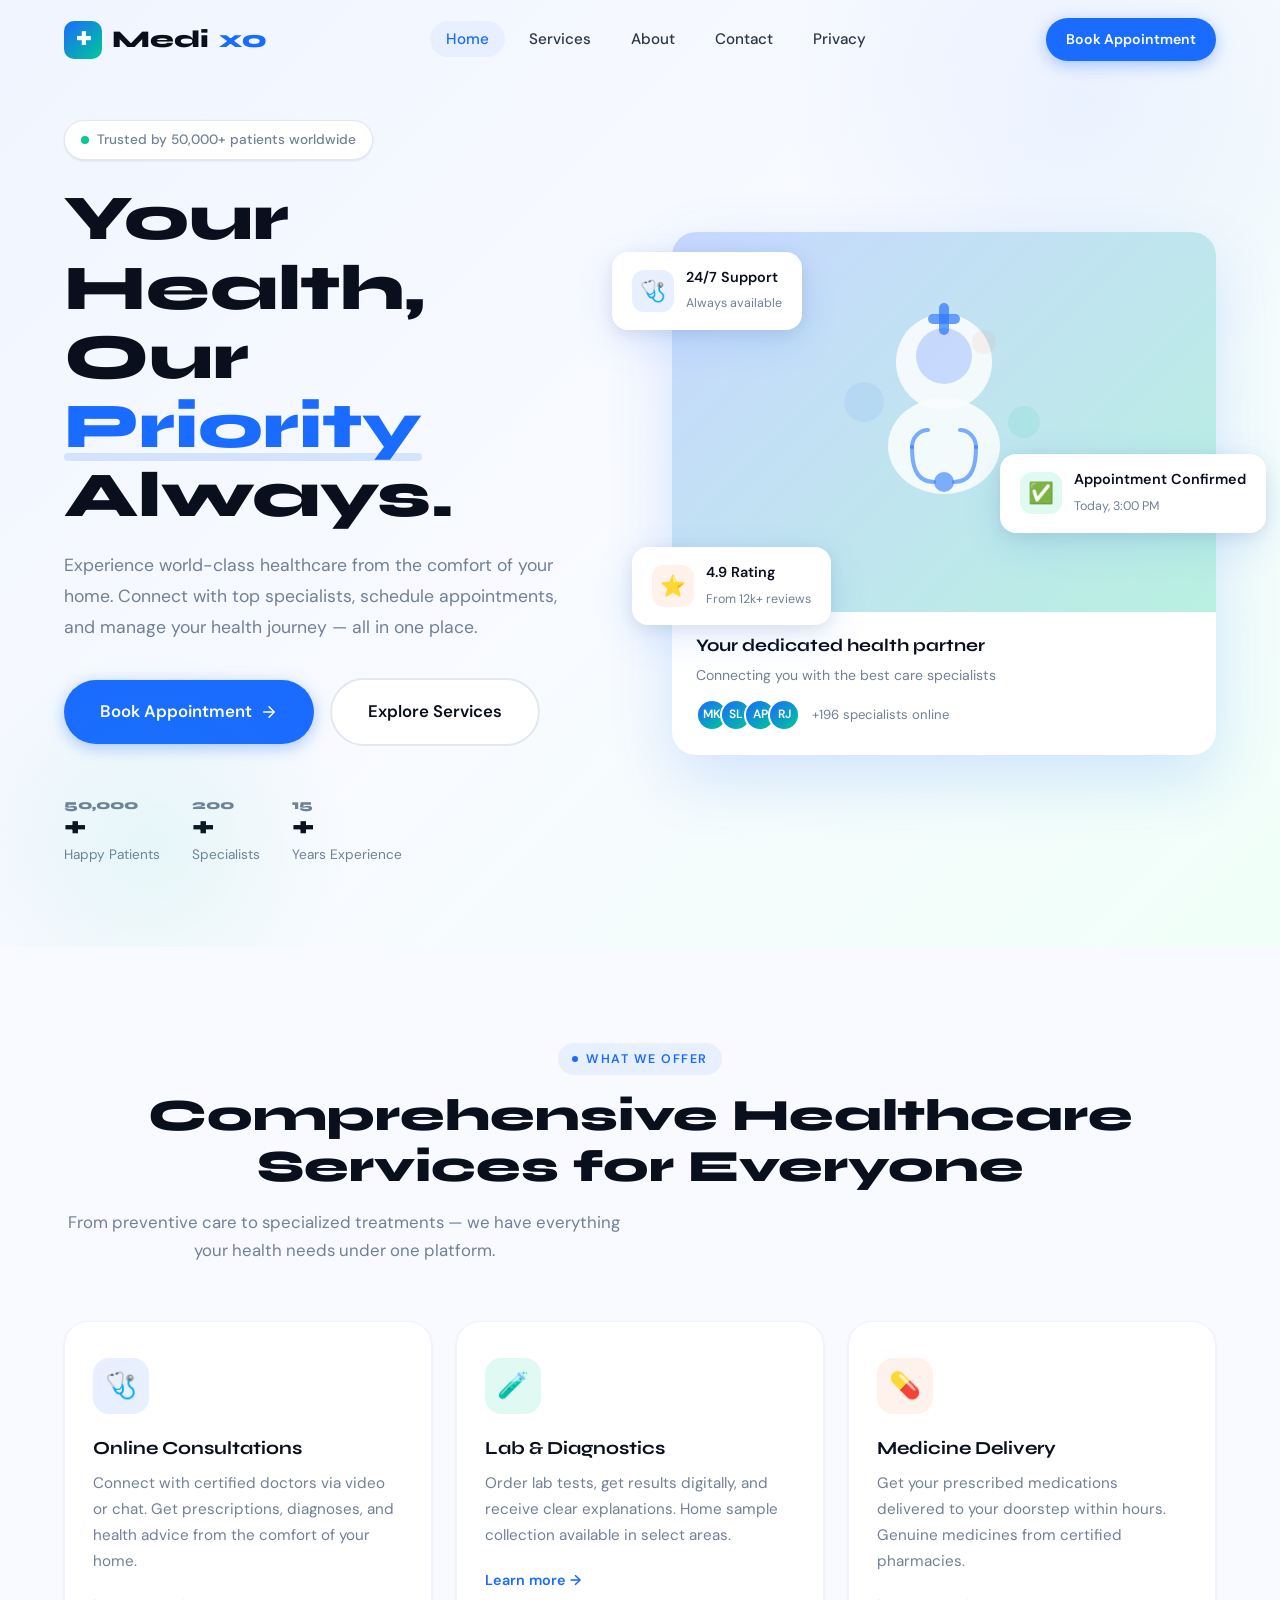
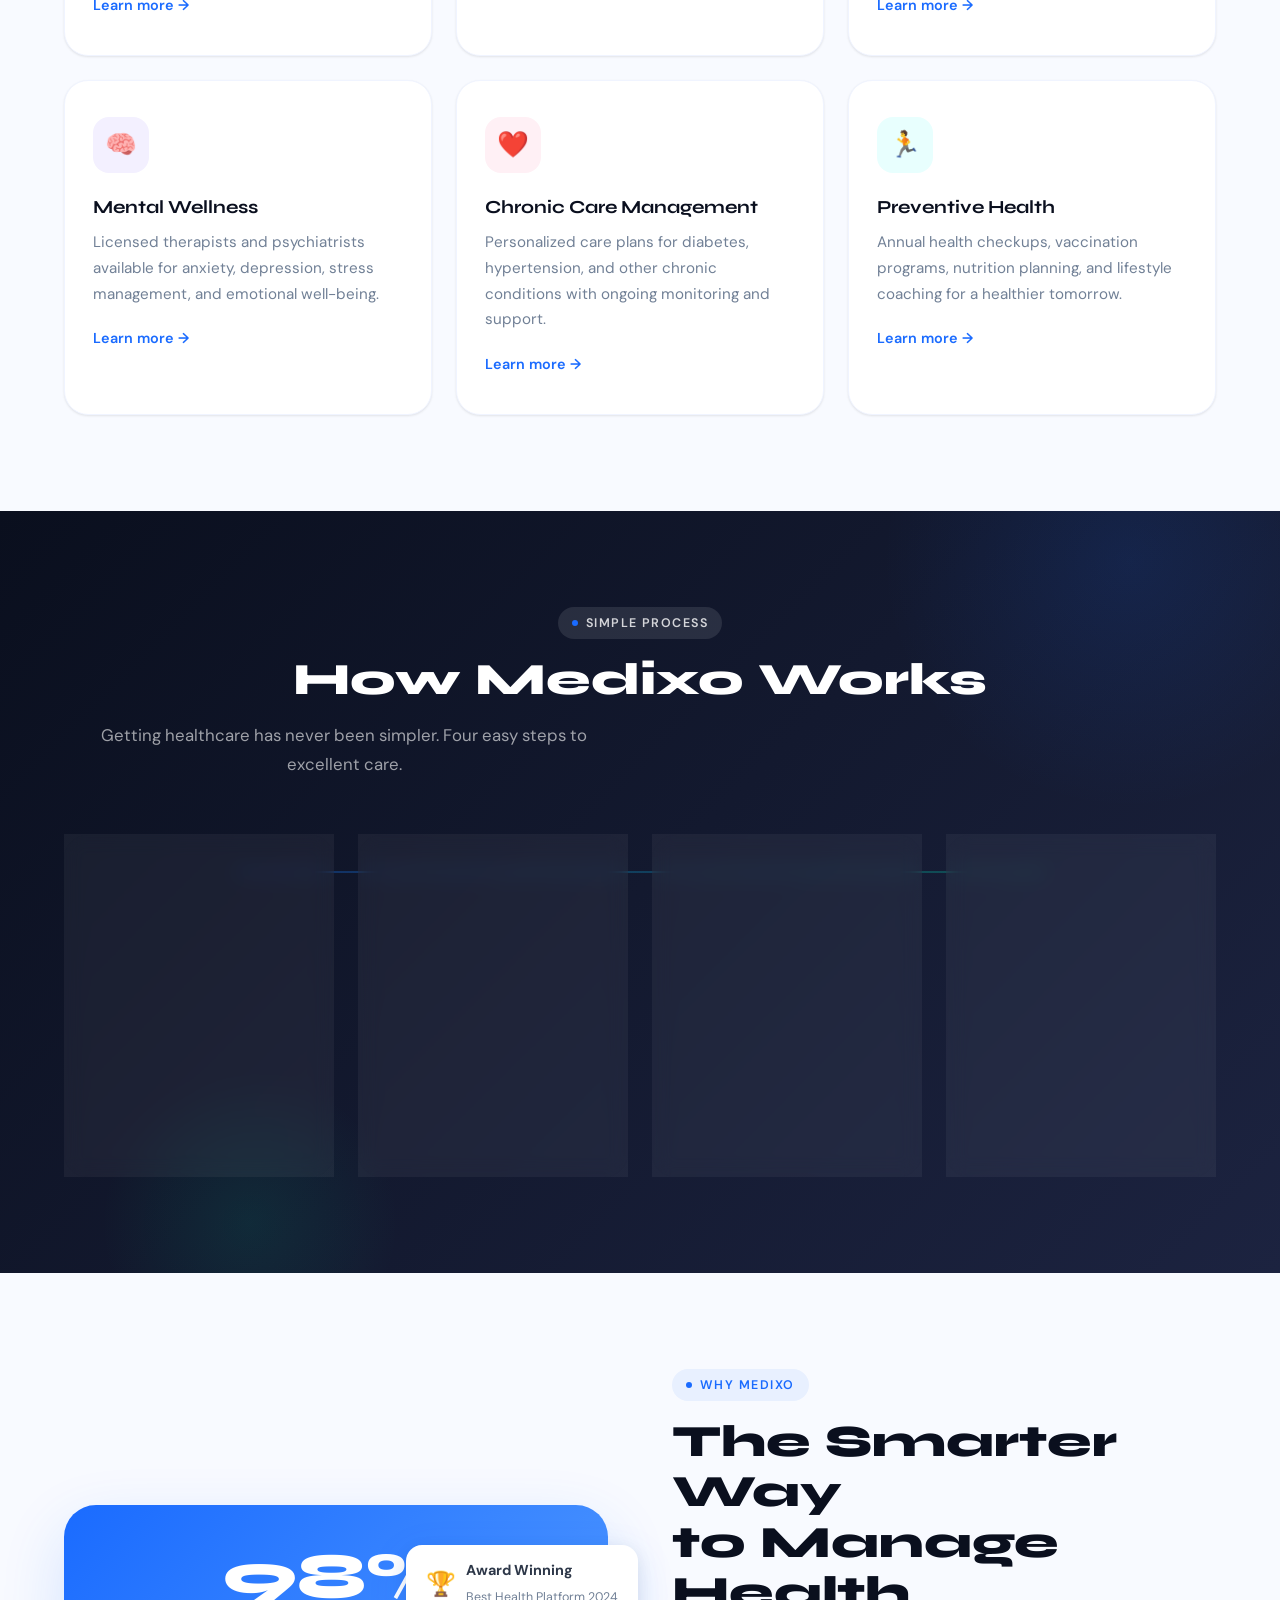
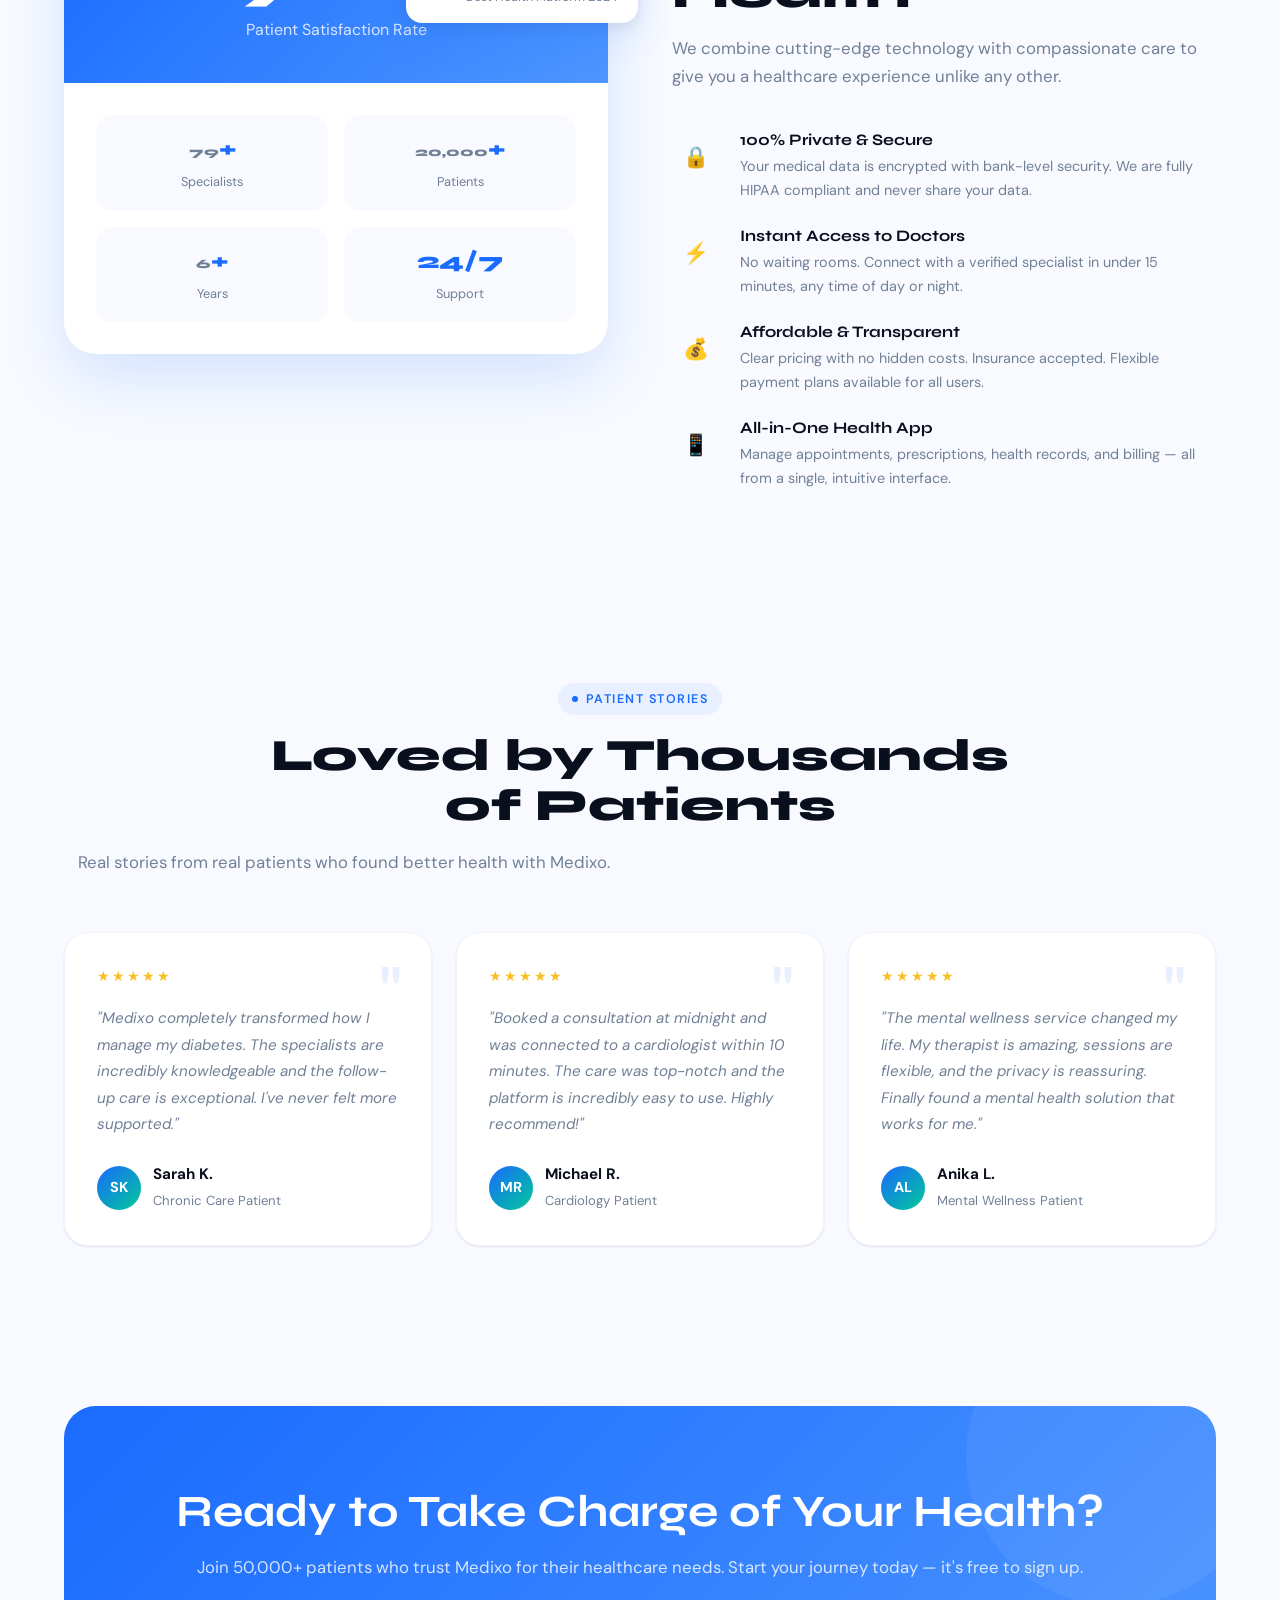
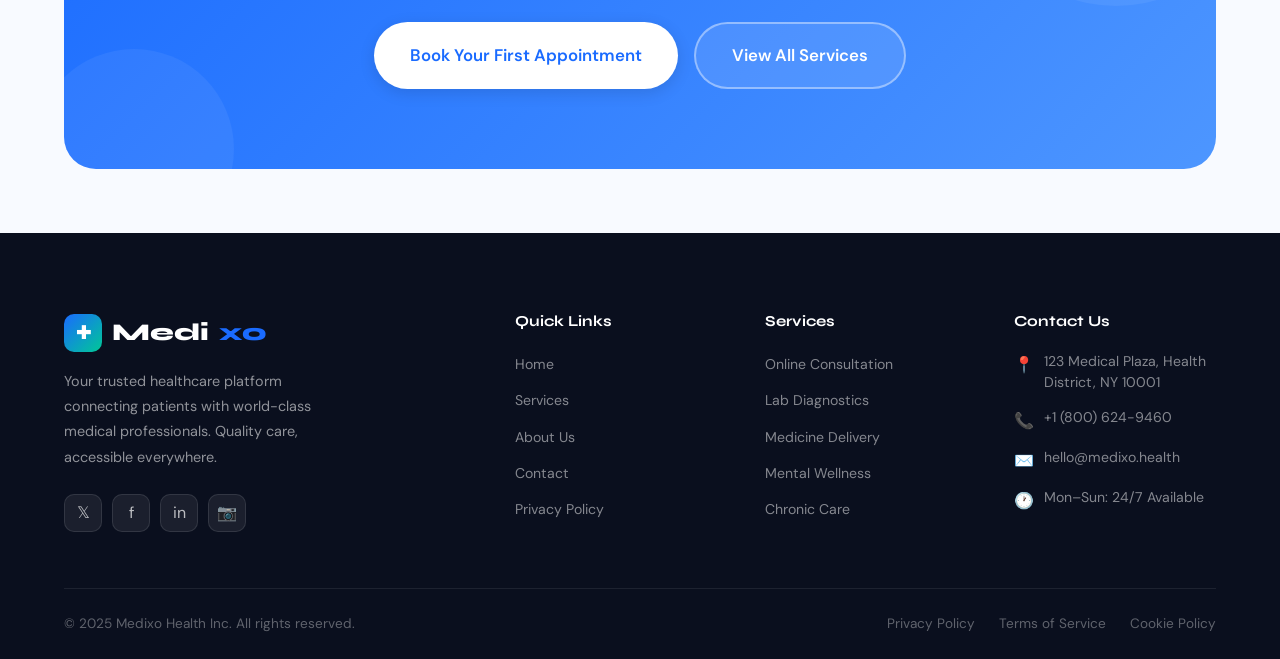
==== index.html @ 10c28df3 "Add files via upload" ====
<!DOCTYPE html>
<html lang="en">
<head>
  <meta charset="UTF-8">
  <meta name="viewport" content="width=device-width, initial-scale=1.0">

  <!-- Primary SEO -->
  <title>Medixo — Premium Healthcare Platform</title>
  <meta name="title" content="Medixo — Premium Healthcare Platform">
  <meta name="description" content="Medixo is a modern healthcare platform providing high-quality medical services, consultation, and care solutions. Book appointments, explore services, and manage your health easily.">
  <meta name="keywords" content="healthcare, medical services, doctor appointment, online consultation, health platform, hospital services, patient care, Medixo">
  <meta name="author" content="Medixo Team">
  <meta name="robots" content="index, follow">

  <!-- Favicon -->
  <link rel="icon" href="data:image/svg+xml,<svg xmlns='http://www.w3.org/2000/svg' viewBox='0 0 100 100'><text y='.9em' font-size='90'>🏥</text></svg>">

  <!-- Open Graph (Facebook / LinkedIn SEO) -->
  <meta property="og:type" content="website">
  <meta property="og:url" content="https://www.medixo.com/">
  <meta property="og:title" content="Medixo — Premium Healthcare Platform">
  <meta property="og:description" content="Premium healthcare services with modern UI and seamless experience. Book appointments and access medical care easily.">
  <meta property="og:image" content="https://www.medixo.com/preview.jpg">

  <!-- Twitter Card -->
  <meta name="twitter:card" content="summary_large_image">
  <meta name="twitter:url" content="https://www.medixo.com/">
  <meta name="twitter:title" content="Medixo — Premium Healthcare Platform">
  <meta name="twitter:description" content="Advanced healthcare solutions with easy appointment booking and premium experience.">
  <meta name="twitter:image" content="https://www.medixo.com/preview.jpg">

  <!-- Canonical URL -->
  <link rel="canonical" href="https://www.medixo.com/">

  <!-- Fonts -->
  <link href="https://fonts.googleapis.com/css2?family=Poppins:wght@300;400;500;600;700&display=swap" rel="stylesheet">

  <!-- CSS -->
  <link rel="stylesheet" href="styles.css">

  <!-- Theme Color (Mobile Browser UI) -->
  <meta name="theme-color" content="#0ea5e9">

  <!-- Performance Optimization -->
  <link rel="preconnect" href="https://fonts.googleapis.com">
  <link rel="preconnect" href="https://fonts.gstatic.com" crossorigin>

  <!-- Google Analytics (Replace G-XXXXXXX with your ID) -->
  <script async src="https://www.googletagmanager.com/gtag/js?id=G-XXXXXXX"></script>
  <script>
    window.dataLayer = window.dataLayer || [];
    function gtag(){dataLayer.push(arguments);}
    gtag('js', new Date());
    gtag('config', 'G-XXXXXXX');
  </script>

</head>
<body>

<!-- Loader -->
<div class="loader">
  <div class="loader-inner">
    <div class="loader-logo">Medi<span>xo</span></div>
    <div class="loader-bar"><div class="loader-bar-fill"></div></div>
  </div>
</div>

<!-- Navbar -->
<nav class="navbar" id="navbar">
  <div class="navbar-inner">
    <a href="index.html" class="nav-logo">
      <div class="nav-logo-icon">✚</div>
      Medi<span>xo</span>
    </a>
    <ul class="nav-menu">
      <li><a href="index.html" class="nav-link active">Home</a></li>
      <li><a href="services.html" class="nav-link">Services</a></li>
      <li><a href="about.html" class="nav-link">About</a></li>
      <li><a href="contact.html" class="nav-link">Contact</a></li>
      <li><a href="privacy.html" class="nav-link">Privacy</a></li>
    </ul>
    <div class="nav-actions">
      <a href="contact.html" class="btn btn-primary btn-sm">Book Appointment</a>
    </div>
    <button class="hamburger" aria-label="Menu">
      <span></span><span></span><span></span>
    </button>
  </div>
</nav>

<!-- Mobile Nav -->
<div class="mobile-nav">
  <a href="index.html" class="nav-link">Home</a>
  <a href="services.html" class="nav-link">Services</a>
  <a href="about.html" class="nav-link">About</a>
  <a href="contact.html" class="nav-link">Contact</a>
  <a href="privacy.html" class="nav-link">Privacy</a>
  <a href="contact.html" class="btn btn-primary" style="margin-top:16px;">Book Appointment</a>
</div>

<!-- Hero Section -->
<section class="hero">
  <div class="container">
    <div class="hero-content">
      <div class="hero-text">
        <div class="hero-badge fade-in">
          <span class="dot"></span>
          Trusted by 50,000+ patients worldwide
        </div>
        <h1 class="hero-title fade-in" data-delay="100">
          Your Health,<br>Our <span class="highlight">Priority</span><br>Always.
        </h1>
        <p class="hero-desc fade-in" data-delay="200">
          Experience world-class healthcare from the comfort of your home. Connect with top specialists, schedule appointments, and manage your health journey — all in one place.
        </p>
        <div class="hero-actions fade-in" data-delay="300">
          <a href="contact.html" class="btn btn-primary btn-lg">
            <span>Book Appointment</span>
            <svg width="18" height="18" fill="none" viewBox="0 0 24 24" stroke="currentColor" stroke-width="2"><path stroke-linecap="round" stroke-linejoin="round" d="M5 12h14M12 5l7 7-7 7"/></svg>
          </a>
          <a href="services.html" class="btn btn-outline btn-lg">
            <span>Explore Services</span>
          </a>
        </div>
        <div class="hero-stats fade-in" data-delay="400">
          <div class="hero-stat">
            <strong><span data-target="50000">0</span>+</strong>
            <span>Happy Patients</span>
          </div>
          <div class="hero-stat">
            <strong><span data-target="200">0</span>+</strong>
            <span>Specialists</span>
          </div>
          <div class="hero-stat">
            <strong><span data-target="15">0</span>+</strong>
            <span>Years Experience</span>
          </div>
        </div>
      </div>

      <div class="hero-visual fade-in-right" data-delay="200">
        <div class="hero-card-main">
          <div class="hero-card-img">
            <svg width="280" height="280" viewBox="0 0 280 280" fill="none" xmlns="http://www.w3.org/2000/svg">
              <!-- Doctor illustration -->
              <circle cx="140" cy="80" r="48" fill="white" opacity="0.9"/>
              <circle cx="140" cy="74" r="28" fill="#c8d8ff"/>
              <ellipse cx="140" cy="164" rx="56" ry="48" fill="white" opacity="0.9"/>
              <!-- Stethoscope -->
              <circle cx="140" cy="200" r="10" fill="#1a6bff" opacity="0.6"/>
              <path d="M130 200 C110 200 108 180 108 165" stroke="#1a6bff" stroke-width="4" fill="none" stroke-linecap="round" opacity="0.6"/>
              <path d="M150 200 C170 200 172 180 172 165" stroke="#1a6bff" stroke-width="4" fill="none" stroke-linecap="round" opacity="0.6"/>
              <path d="M108 165 C108 155 116 148 124 148" stroke="#1a6bff" stroke-width="4" fill="none" stroke-linecap="round" opacity="0.6"/>
              <path d="M172 165 C172 155 164 148 156 148" stroke="#1a6bff" stroke-width="4" fill="none" stroke-linecap="round" opacity="0.6"/>
              <!-- Cross symbol -->
              <rect x="124" y="32" width="32" height="10" rx="5" fill="#1a6bff" opacity="0.7"/>
              <rect x="135" y="21" width="10" height="32" rx="5" fill="#1a6bff" opacity="0.7"/>
              <!-- Decorative circles -->
              <circle cx="60" cy="120" r="20" fill="rgba(26,107,255,0.08)"/>
              <circle cx="220" cy="140" r="16" fill="rgba(0,200,150,0.1)"/>
              <circle cx="180" cy="60" r="12" fill="rgba(255,107,53,0.08)"/>
            </svg>
          </div>
          <div class="hero-card-info">
            <h3>Your dedicated health partner</h3>
            <p style="color:var(--text-muted);font-size:0.88rem;">Connecting you with the best care specialists</p>
            <div class="doctor-row">
              <div class="doctor-avatars">
                <div class="doctor-avatar">MK</div>
                <div class="doctor-avatar">SL</div>
                <div class="doctor-avatar">AP</div>
                <div class="doctor-avatar">RJ</div>
              </div>
              <span style="font-size:0.82rem;color:var(--text-muted);">+196 specialists online</span>
            </div>
          </div>
        </div>

        <!-- Floating Cards -->
        <div class="hero-float-1">
          <div class="float-icon blue">🩺</div>
          <div class="float-text">
            <strong>24/7 Support</strong>
            <span>Always available</span>
          </div>
        </div>

        <div class="hero-float-2">
          <div class="float-icon green">✅</div>
          <div class="float-text">
            <strong>Appointment Confirmed</strong>
            <span>Today, 3:00 PM</span>
          </div>
        </div>

        <div class="hero-float-3">
          <div class="float-icon orange">⭐</div>
          <div class="float-text">
            <strong>4.9 Rating</strong>
            <span>From 12k+ reviews</span>
          </div>
        </div>
      </div>
    </div>
  </div>
</section>

<!-- Features / Services Highlights -->
<section class="section">
  <div class="container">
    <div class="section-header center fade-in">
      <div class="section-label">What We Offer</div>
      <h2 class="section-title">Comprehensive Healthcare<br>Services for Everyone</h2>
      <p class="section-subtitle">From preventive care to specialized treatments — we have everything your health needs under one platform.</p>
    </div>

    <div class="features-grid">
      <div class="feature-card fade-in" data-delay="100">
        <div class="feature-icon blue">🩺</div>
        <h3>Online Consultations</h3>
        <p>Connect with certified doctors via video or chat. Get prescriptions, diagnoses, and health advice from the comfort of your home.</p>
        <a href="services.html" class="feature-link">Learn more →</a>
      </div>
      <div class="feature-card fade-in" data-delay="200">
        <div class="feature-icon green">🧪</div>
        <h3>Lab & Diagnostics</h3>
        <p>Order lab tests, get results digitally, and receive clear explanations. Home sample collection available in select areas.</p>
        <a href="services.html" class="feature-link">Learn more →</a>
      </div>
      <div class="feature-card fade-in" data-delay="300">
        <div class="feature-icon orange">💊</div>
        <h3>Medicine Delivery</h3>
        <p>Get your prescribed medications delivered to your doorstep within hours. Genuine medicines from certified pharmacies.</p>
        <a href="services.html" class="feature-link">Learn more →</a>
      </div>
      <div class="feature-card fade-in" data-delay="100">
        <div class="feature-icon purple">🧠</div>
        <h3>Mental Wellness</h3>
        <p>Licensed therapists and psychiatrists available for anxiety, depression, stress management, and emotional well-being.</p>
        <a href="services.html" class="feature-link">Learn more →</a>
      </div>
      <div class="feature-card fade-in" data-delay="200">
        <div class="feature-icon pink">❤️</div>
        <h3>Chronic Care Management</h3>
        <p>Personalized care plans for diabetes, hypertension, and other chronic conditions with ongoing monitoring and support.</p>
        <a href="services.html" class="feature-link">Learn more →</a>
      </div>
      <div class="feature-card fade-in" data-delay="300">
        <div class="feature-icon teal">🏃</div>
        <h3>Preventive Health</h3>
        <p>Annual health checkups, vaccination programs, nutrition planning, and lifestyle coaching for a healthier tomorrow.</p>
        <a href="services.html" class="feature-link">Learn more →</a>
      </div>
    </div>
  </div>
</section>

<!-- How It Works -->
<section class="section how-bg">
  <div class="container">
    <div class="section-header center fade-in">
      <div class="section-label">Simple Process</div>
      <h2 class="section-title">How Medixo Works</h2>
      <p class="section-subtitle">Getting healthcare has never been simpler. Four easy steps to excellent care.</p>
    </div>

    <div class="steps-grid">
      <div class="step-card fade-in" data-delay="100">
        <div class="step-number">01</div>
        <span class="step-icon">👤</span>
        <h3>Create Your Profile</h3>
        <p>Sign up in minutes. Add your health history, medications, and preferences for a personalized experience.</p>
      </div>
      <div class="step-card fade-in" data-delay="200">
        <div class="step-number">02</div>
        <span class="step-icon">🔍</span>
        <h3>Find a Specialist</h3>
        <p>Browse our network of 200+ verified doctors. Filter by specialty, availability, language, and ratings.</p>
      </div>
      <div class="step-card fade-in" data-delay="300">
        <div class="step-number">03</div>
        <span class="step-icon">📅</span>
        <h3>Book Appointment</h3>
        <p>Choose your preferred time slot and consultation type — video, audio, or in-person. Instant confirmation.</p>
      </div>
      <div class="step-card fade-in" data-delay="400">
        <div class="step-number">04</div>
        <span class="step-icon">🏥</span>
        <h3>Get Expert Care</h3>
        <p>Consult with your doctor, receive prescriptions, lab orders, or referrals — all digitally managed.</p>
      </div>
    </div>
  </div>
</section>

<!-- Why Choose Us -->
<section class="section">
  <div class="container">
    <div class="why-grid">
      <div class="why-visual fade-in-left">
        <div class="why-main-card">
          <div class="why-card-top">
            <div class="why-big-number">98%</div>
            <p style="margin:0;opacity:0.8;margin-top:8px;">Patient Satisfaction Rate</p>
          </div>
          <div class="why-card-body">
            <div class="why-mini-stat">
              <strong><span data-target="200">0</span>+</strong>
              <span>Specialists</span>
            </div>
            <div class="why-mini-stat">
              <strong><span data-target="50000">0</span>+</strong>
              <span>Patients</span>
            </div>
            <div class="why-mini-stat">
              <strong><span data-target="15">0</span>+</strong>
              <span>Years</span>
            </div>
            <div class="why-mini-stat">
              <strong>24/7</strong>
              <span>Support</span>
            </div>
          </div>
        </div>
        <div class="why-float-badge">
          <span style="font-size:1.5rem;">🏆</span>
          <div>
            <strong style="display:block;font-size:0.9rem;font-weight:700;">Award Winning</strong>
            <span style="font-size:0.78rem;color:var(--text-muted);">Best Health Platform 2024</span>
          </div>
        </div>
      </div>

      <div class="fade-in-right">
        <div class="section-label">Why Medixo</div>
        <h2 class="section-title" style="margin-bottom:16px;">The Smarter Way<br>to Manage Health</h2>
        <p class="section-subtitle" style="margin-bottom:40px;">We combine cutting-edge technology with compassionate care to give you a healthcare experience unlike any other.</p>

        <div class="why-reasons">
          <div class="why-reason">
            <div class="why-reason-icon blue">🔒</div>
            <div class="why-reason-text">
              <h3>100% Private & Secure</h3>
              <p>Your medical data is encrypted with bank-level security. We are fully HIPAA compliant and never share your data.</p>
            </div>
          </div>
          <div class="why-reason">
            <div class="why-reason-icon green">⚡</div>
            <div class="why-reason-text">
              <h3>Instant Access to Doctors</h3>
              <p>No waiting rooms. Connect with a verified specialist in under 15 minutes, any time of day or night.</p>
            </div>
          </div>
          <div class="why-reason">
            <div class="why-reason-icon orange">💰</div>
            <div class="why-reason-text">
              <h3>Affordable & Transparent</h3>
              <p>Clear pricing with no hidden costs. Insurance accepted. Flexible payment plans available for all users.</p>
            </div>
          </div>
          <div class="why-reason">
            <div class="why-reason-icon purple">📱</div>
            <div class="why-reason-text">
              <h3>All-in-One Health App</h3>
              <p>Manage appointments, prescriptions, health records, and billing — all from a single, intuitive interface.</p>
            </div>
          </div>
        </div>
      </div>
    </div>
  </div>
</section>

<!-- Testimonials -->
<section class="section testi-bg">
  <div class="container">
    <div class="section-header center fade-in">
      <div class="section-label">Patient Stories</div>
      <h2 class="section-title">Loved by Thousands<br>of Patients</h2>
      <p class="section-subtitle">Real stories from real patients who found better health with Medixo.</p>
    </div>

    <div class="testi-grid">
      <div class="testi-card fade-in" data-delay="100">
        <div class="stars">★★★★★</div>
        <p class="testi-text">"Medixo completely transformed how I manage my diabetes. The specialists are incredibly knowledgeable and the follow-up care is exceptional. I've never felt more supported."</p>
        <div class="testi-author">
          <div class="testi-avatar">SK</div>
          <div class="testi-name">
            <strong>Sarah K.</strong>
            <span>Chronic Care Patient</span>
          </div>
        </div>
      </div>
      <div class="testi-card fade-in" data-delay="200">
        <div class="stars">★★★★★</div>
        <p class="testi-text">"Booked a consultation at midnight and was connected to a cardiologist within 10 minutes. The care was top-notch and the platform is incredibly easy to use. Highly recommend!"</p>
        <div class="testi-author">
          <div class="testi-avatar">MR</div>
          <div class="testi-name">
            <strong>Michael R.</strong>
            <span>Cardiology Patient</span>
          </div>
        </div>
      </div>
      <div class="testi-card fade-in" data-delay="300">
        <div class="stars">★★★★★</div>
        <p class="testi-text">"The mental wellness service changed my life. My therapist is amazing, sessions are flexible, and the privacy is reassuring. Finally found a mental health solution that works for me."</p>
        <div class="testi-author">
          <div class="testi-avatar">AL</div>
          <div class="testi-name">
            <strong>Anika L.</strong>
            <span>Mental Wellness Patient</span>
          </div>
        </div>
      </div>
    </div>
  </div>
</section>

<!-- CTA Section -->
<section class="section-sm">
  <div class="container">
    <div class="cta-section fade-in">
      <h2>Ready to Take Charge of Your Health?</h2>
      <p>Join 50,000+ patients who trust Medixo for their healthcare needs. Start your journey today — it's free to sign up.</p>
      <div class="cta-actions">
        <a href="contact.html" class="btn btn-white btn-lg">Book Your First Appointment</a>
        <a href="services.html" class="btn btn-lg" style="border:2px solid rgba(255,255,255,0.4);color:white;background:rgba(255,255,255,0.1);">View All Services</a>
      </div>
    </div>
  </div>
</section>

<!-- Footer -->
<footer class="footer">
  <div class="container">
    <div class="footer-grid">
      <div class="footer-brand">
        <a href="index.html" class="nav-logo" style="color:white;">
          <div class="nav-logo-icon">✚</div>
          Medi<span>xo</span>
        </a>
        <p>Your trusted healthcare platform connecting patients with world-class medical professionals. Quality care, accessible everywhere.</p>
        <div class="social-links">
          <a href="#" class="social-link" aria-label="Twitter">𝕏</a>
          <a href="#" class="social-link" aria-label="Facebook">f</a>
          <a href="#" class="social-link" aria-label="LinkedIn">in</a>
          <a href="#" class="social-link" aria-label="Instagram">📷</a>
        </div>
      </div>
      <div class="footer-col">
        <h4>Quick Links</h4>
        <ul class="footer-links">
          <li><a href="index.html" class="footer-link">Home</a></li>
          <li><a href="services.html" class="footer-link">Services</a></li>
          <li><a href="about.html" class="footer-link">About Us</a></li>
          <li><a href="contact.html" class="footer-link">Contact</a></li>
          <li><a href="privacy.html" class="footer-link">Privacy Policy</a></li>
        </ul>
      </div>
      <div class="footer-col">
        <h4>Services</h4>
        <ul class="footer-links">
          <li><a href="services.html" class="footer-link">Online Consultation</a></li>
          <li><a href="services.html" class="footer-link">Lab Diagnostics</a></li>
          <li><a href="services.html" class="footer-link">Medicine Delivery</a></li>
          <li><a href="services.html" class="footer-link">Mental Wellness</a></li>
          <li><a href="services.html" class="footer-link">Chronic Care</a></li>
        </ul>
      </div>
      <div class="footer-col">
        <h4>Contact Us</h4>
        <div class="footer-contact-item">
          <span class="icon">📍</span>
          <span>123 Medical Plaza, Health District, NY 10001</span>
        </div>
        <div class="footer-contact-item">
          <span class="icon">📞</span>
          <span>+1 (800) 624-9460</span>
        </div>
        <div class="footer-contact-item">
          <span class="icon">✉️</span>
          <span>hello@medixo.health</span>
        </div>
        <div class="footer-contact-item">
          <span class="icon">🕐</span>
          <span>Mon–Sun: 24/7 Available</span>
        </div>
      </div>
    </div>
    <div class="footer-bottom">
      <span>© 2025 Medixo Health Inc. All rights reserved.</span>
      <div class="footer-bottom-links">
        <a href="privacy.html">Privacy Policy</a>
        <a href="#">Terms of Service</a>
        <a href="#">Cookie Policy</a>
      </div>
    </div>
  </div>
</footer>

<script src="main.js"></script>
</body>
</html>
---- styles.css ----
/* ============================================
   MEDIXO - Premium Healthcare CSS
   ============================================ */

@import url('https://fonts.googleapis.com/css2?family=Syne:wght@400;500;600;700;800&family=DM+Sans:ital,opsz,wght@0,9..40,300;0,9..40,400;0,9..40,500;0,9..40,600;1,9..40,300&display=swap');

/* ---- CSS Variables ---- */
:root {
  --primary: #1a6bff;
  --primary-dark: #0f4fd6;
  --primary-light: #e8f0ff;
  --secondary: #00c896;
  --secondary-light: #e0faf3;
  --accent: #ff6b35;
  --dark: #0a0f1e;
  --dark-2: #1c2340;
  --text: #2d3748;
  --text-muted: #718096;
  --text-light: #a0aec0;
  --bg: #f8faff;
  --bg-white: #ffffff;
  --border: #e2e8f0;
  --border-light: #f0f4ff;
  --shadow-sm: 0 1px 3px rgba(0,0,0,0.06), 0 1px 2px rgba(0,0,0,0.04);
  --shadow: 0 4px 20px rgba(26, 107, 255, 0.08), 0 2px 8px rgba(0,0,0,0.06);
  --shadow-lg: 0 12px 40px rgba(26, 107, 255, 0.12), 0 4px 16px rgba(0,0,0,0.08);
  --shadow-xl: 0 24px 64px rgba(26, 107, 255, 0.16);
  --radius-sm: 8px;
  --radius: 16px;
  --radius-lg: 24px;
  --radius-xl: 32px;
  --font-display: 'Syne', sans-serif;
  --font-body: 'DM Sans', sans-serif;
  --transition: all 0.3s cubic-bezier(0.4, 0, 0.2, 1);
  --transition-fast: all 0.18s cubic-bezier(0.4, 0, 0.2, 1);
}

/* ---- Reset & Base ---- */
*, *::before, *::after { box-sizing: border-box; margin: 0; padding: 0; }

html { scroll-behavior: smooth; font-size: 16px; }

body {
  font-family: var(--font-body);
  color: var(--text);
  background: var(--bg);
  line-height: 1.65;
  -webkit-font-smoothing: antialiased;
}

img { max-width: 100%; display: block; }
a { text-decoration: none; color: inherit; }
ul { list-style: none; }
button { cursor: pointer; border: none; background: none; font-family: inherit; }

/* ---- Container ---- */
.container {
  max-width: 1200px;
  margin: 0 auto;
  padding: 0 24px;
}

/* ---- Typography ---- */
h1, h2, h3, h4, h5, h6 {
  font-family: var(--font-display);
  line-height: 1.15;
  color: var(--dark);
  font-weight: 700;
}

.section-label {
  display: inline-flex;
  align-items: center;
  gap: 8px;
  font-size: 0.78rem;
  font-weight: 600;
  letter-spacing: 0.12em;
  text-transform: uppercase;
  color: var(--primary);
  background: var(--primary-light);
  padding: 6px 14px;
  border-radius: 100px;
  margin-bottom: 16px;
}

.section-label::before {
  content: '';
  width: 6px; height: 6px;
  background: var(--primary);
  border-radius: 50%;
}

.section-title {
  font-size: clamp(2rem, 4vw, 2.8rem);
  font-weight: 800;
  line-height: 1.12;
  color: var(--dark);
}

.section-subtitle {
  font-size: 1.05rem;
  color: var(--text-muted);
  max-width: 560px;
  line-height: 1.7;
}

.text-center { text-align: center; }
.text-center .section-subtitle { margin: 0 auto; }
.text-center .section-label { display: inline-flex; }

/* ---- Buttons ---- */
.btn {
  display: inline-flex;
  align-items: center;
  gap: 8px;
  padding: 14px 28px;
  border-radius: 100px;
  font-weight: 600;
  font-size: 0.95rem;
  font-family: var(--font-body);
  transition: var(--transition);
  position: relative;
  overflow: hidden;
}

.btn-primary {
  background: var(--primary);
  color: white;
  box-shadow: 0 4px 16px rgba(26, 107, 255, 0.35);
}

.btn-primary:hover {
  background: var(--primary-dark);
  box-shadow: 0 8px 24px rgba(26, 107, 255, 0.45);
  transform: translateY(-2px);
}

.btn-secondary {
  background: var(--secondary);
  color: white;
  box-shadow: 0 4px 16px rgba(0, 200, 150, 0.3);
}

.btn-secondary:hover {
  background: #00b086;
  box-shadow: 0 8px 24px rgba(0, 200, 150, 0.4);
  transform: translateY(-2px);
}

.btn-outline {
  border: 2px solid var(--border);
  color: var(--dark);
  background: white;
}

.btn-outline:hover {
  border-color: var(--primary);
  color: var(--primary);
  background: var(--primary-light);
  transform: translateY(-2px);
}

.btn-white {
  background: white;
  color: var(--primary);
  box-shadow: 0 4px 16px rgba(0,0,0,0.12);
}

.btn-white:hover {
  background: var(--primary-light);
  box-shadow: 0 8px 24px rgba(0,0,0,0.16);
  transform: translateY(-2px);
}

.btn-lg { padding: 18px 36px; font-size: 1.05rem; }
.btn-sm { padding: 10px 20px; font-size: 0.88rem; }

/* ---- Navbar ---- */
.navbar {
  position: fixed;
  top: 0; left: 0; right: 0;
  z-index: 1000;
  padding: 0;
  transition: var(--transition);
}

.navbar-inner {
  display: flex;
  align-items: center;
  justify-content: space-between;
  padding: 18px 24px;
  max-width: 1200px;
  margin: 0 auto;
}

.navbar.scrolled {
  background: rgba(255,255,255,0.95);
  backdrop-filter: blur(20px);
  -webkit-backdrop-filter: blur(20px);
  box-shadow: 0 2px 24px rgba(0,0,0,0.08);
  padding: 0;
}

.navbar.scrolled .navbar-inner { padding: 14px 24px; }

.nav-logo {
  display: flex;
  align-items: center;
  gap: 10px;
  font-family: var(--font-display);
  font-weight: 800;
  font-size: 1.5rem;
  color: var(--dark);
}

.nav-logo-icon {
  width: 38px; height: 38px;
  background: linear-gradient(135deg, var(--primary), var(--secondary));
  border-radius: 10px;
  display: flex;
  align-items: center;
  justify-content: center;
  color: white;
  font-size: 1.1rem;
}

.nav-logo span { color: var(--primary); }

.nav-menu {
  display: flex;
  align-items: center;
  gap: 8px;
}

.nav-link {
  padding: 8px 16px;
  border-radius: 100px;
  font-weight: 500;
  font-size: 0.95rem;
  color: var(--text);
  transition: var(--transition-fast);
}

.nav-link:hover, .nav-link.active {
  color: var(--primary);
  background: var(--primary-light);
}

.nav-actions {
  display: flex;
  align-items: center;
  gap: 12px;
}

.hamburger {
  display: none;
  flex-direction: column;
  gap: 5px;
  padding: 8px;
  cursor: pointer;
}

.hamburger span {
  display: block;
  width: 24px;
  height: 2px;
  background: var(--dark);
  border-radius: 2px;
  transition: var(--transition-fast);
}

.hamburger.active span:nth-child(1) { transform: translateY(7px) rotate(45deg); }
.hamburger.active span:nth-child(2) { opacity: 0; }
.hamburger.active span:nth-child(3) { transform: translateY(-7px) rotate(-45deg); }

/* ---- Mobile Nav ---- */
.mobile-nav {
  display: none;
  position: fixed;
  top: 0; left: 0; right: 0; bottom: 0;
  background: white;
  z-index: 999;
  flex-direction: column;
  align-items: center;
  justify-content: center;
  gap: 8px;
  transform: translateX(100%);
  transition: transform 0.4s cubic-bezier(0.4, 0, 0.2, 1);
}

.mobile-nav.open {
  display: flex;
  transform: translateX(0);
}

.mobile-nav .nav-link {
  font-size: 1.4rem;
  font-family: var(--font-display);
  padding: 12px 32px;
}

/* ---- Hero Section ---- */
.hero {
  min-height: 100vh;
  padding: 120px 0 80px;
  background: linear-gradient(135deg, #f0f5ff 0%, #f8faff 50%, #f0fff8 100%);
  position: relative;
  overflow: hidden;
}

.hero::before {
  content: '';
  position: absolute;
  width: 600px; height: 600px;
  border-radius: 50%;
  background: radial-gradient(circle, rgba(26,107,255,0.06) 0%, transparent 70%);
  top: -200px; right: -100px;
  pointer-events: none;
}

.hero::after {
  content: '';
  position: absolute;
  width: 400px; height: 400px;
  border-radius: 50%;
  background: radial-gradient(circle, rgba(0,200,150,0.07) 0%, transparent 70%);
  bottom: -100px; left: -50px;
  pointer-events: none;
}

.hero-content {
  display: grid;
  grid-template-columns: 1fr 1fr;
  gap: 64px;
  align-items: center;
}

.hero-badge {
  display: inline-flex;
  align-items: center;
  gap: 8px;
  background: white;
  border: 1px solid var(--border);
  padding: 8px 16px;
  border-radius: 100px;
  font-size: 0.85rem;
  font-weight: 500;
  color: var(--text-muted);
  margin-bottom: 24px;
  box-shadow: var(--shadow-sm);
}

.hero-badge .dot {
  width: 8px; height: 8px;
  background: var(--secondary);
  border-radius: 50%;
  animation: pulse 2s infinite;
}

@keyframes pulse {
  0%, 100% { transform: scale(1); opacity: 1; }
  50% { transform: scale(1.3); opacity: 0.7; }
}

.hero-title {
  font-size: clamp(2.8rem, 5vw, 4.2rem);
  font-weight: 800;
  line-height: 1.08;
  color: var(--dark);
  margin-bottom: 20px;
}

.hero-title .highlight {
  color: var(--primary);
  position: relative;
}

.hero-title .highlight::after {
  content: '';
  position: absolute;
  bottom: 4px; left: 0; right: 0;
  height: 8px;
  background: rgba(26, 107, 255, 0.15);
  border-radius: 4px;
  z-index: -1;
}

.hero-desc {
  font-size: 1.1rem;
  color: var(--text-muted);
  line-height: 1.75;
  margin-bottom: 36px;
  max-width: 500px;
}

.hero-actions {
  display: flex;
  align-items: center;
  gap: 16px;
  flex-wrap: wrap;
  margin-bottom: 48px;
}

.hero-stats {
  display: flex;
  gap: 32px;
  flex-wrap: wrap;
}

.hero-stat {}

.hero-stat strong {
  display: block;
  font-family: var(--font-display);
  font-size: 1.8rem;
  font-weight: 800;
  color: var(--dark);
  line-height: 1;
}

.hero-stat span {
  font-size: 0.85rem;
  color: var(--text-muted);
  margin-top: 4px;
  display: block;
}

/* Hero Visual */
.hero-visual {
  position: relative;
}

.hero-card-main {
  background: white;
  border-radius: var(--radius-lg);
  box-shadow: var(--shadow-xl);
  overflow: hidden;
  position: relative;
}

.hero-card-img {
  width: 100%;
  height: 380px;
  background: linear-gradient(135deg, #c8d8ff 0%, #b8f0e0 100%);
  display: flex;
  align-items: center;
  justify-content: center;
  position: relative;
  overflow: hidden;
}

.hero-card-img svg { opacity: 0.9; }

.hero-card-info {
  padding: 24px;
}

.hero-card-info h3 {
  font-size: 1.1rem;
  margin-bottom: 8px;
}

.doctor-row {
  display: flex;
  align-items: center;
  gap: 12px;
  margin-top: 12px;
}

.doctor-avatars {
  display: flex;
}

.doctor-avatar {
  width: 32px; height: 32px;
  border-radius: 50%;
  border: 2px solid white;
  margin-left: -8px;
  background: linear-gradient(135deg, var(--primary), var(--secondary));
  display: flex;
  align-items: center;
  justify-content: center;
  color: white;
  font-size: 0.75rem;
  font-weight: 600;
}

.doctor-avatar:first-child { margin-left: 0; }

.hero-float-1, .hero-float-2, .hero-float-3 {
  position: absolute;
  background: white;
  border-radius: var(--radius);
  box-shadow: var(--shadow-lg);
  padding: 14px 20px;
  display: flex;
  align-items: center;
  gap: 12px;
  animation: float 4s ease-in-out infinite;
}

.hero-float-1 { top: 20px; left: -60px; animation-delay: 0s; }
.hero-float-2 { top: 50%; right: -50px; transform: translateY(-50%); animation-delay: 1.5s; }
.hero-float-3 { bottom: 130px; left: -40px; animation-delay: 0.8s; }

@keyframes float {
  0%, 100% { transform: translateY(0); }
  50% { transform: translateY(-10px); }
}

.hero-float-2 {
  animation: float2 4s ease-in-out infinite;
  animation-delay: 1.5s;
}

@keyframes float2 {
  0%, 100% { transform: translateY(-50%); }
  50% { transform: translateY(calc(-50% - 10px)); }
}

.float-icon {
  width: 42px; height: 42px;
  border-radius: 12px;
  display: flex;
  align-items: center;
  justify-content: center;
  font-size: 1.3rem;
  flex-shrink: 0;
}

.float-icon.blue { background: var(--primary-light); }
.float-icon.green { background: var(--secondary-light); }
.float-icon.orange { background: #fff1ec; }

.float-text strong {
  display: block;
  font-size: 0.9rem;
  font-weight: 600;
  color: var(--dark);
}

.float-text span {
  font-size: 0.78rem;
  color: var(--text-muted);
}

/* ---- Section Spacing ---- */
.section { padding: 96px 0; }
.section-sm { padding: 64px 0; }
.section-lg { padding: 120px 0; }

.section-header { margin-bottom: 56px; }
.section-header.center { text-align: center; }
.section-header .section-subtitle { margin-top: 16px; }

/* ---- Feature Cards ---- */
.features-grid {
  display: grid;
  grid-template-columns: repeat(3, 1fr);
  gap: 24px;
}

.feature-card {
  background: white;
  border-radius: var(--radius-lg);
  padding: 36px 28px;
  border: 1px solid var(--border-light);
  box-shadow: var(--shadow-sm);
  transition: var(--transition);
  position: relative;
  overflow: hidden;
}

.feature-card::before {
  content: '';
  position: absolute;
  top: 0; left: 0; right: 0;
  height: 3px;
  background: linear-gradient(90deg, var(--primary), var(--secondary));
  transform: scaleX(0);
  transform-origin: left;
  transition: var(--transition);
}

.feature-card:hover {
  box-shadow: var(--shadow-lg);
  transform: translateY(-6px);
  border-color: transparent;
}

.feature-card:hover::before { transform: scaleX(1); }

.feature-icon {
  width: 56px; height: 56px;
  border-radius: 16px;
  display: flex;
  align-items: center;
  justify-content: center;
  font-size: 1.6rem;
  margin-bottom: 24px;
}

.feature-icon.blue { background: var(--primary-light); }
.feature-icon.green { background: var(--secondary-light); }
.feature-icon.orange { background: #fff1ec; }
.feature-icon.purple { background: #f3f0ff; }
.feature-icon.pink { background: #fff0f5; }
.feature-icon.teal { background: #e8fffe; }

.feature-card h3 {
  font-size: 1.15rem;
  margin-bottom: 12px;
  font-weight: 700;
}

.feature-card p {
  font-size: 0.95rem;
  color: var(--text-muted);
  line-height: 1.7;
}

.feature-link {
  display: inline-flex;
  align-items: center;
  gap: 6px;
  margin-top: 20px;
  font-size: 0.9rem;
  font-weight: 600;
  color: var(--primary);
  transition: var(--transition-fast);
}

.feature-link:hover { gap: 10px; }

/* ---- How It Works ---- */
.how-bg {
  background: linear-gradient(135deg, var(--dark) 0%, var(--dark-2) 100%);
  position: relative;
  overflow: hidden;
}

.how-bg::before {
  content: '';
  position: absolute;
  width: 500px; height: 500px;
  background: radial-gradient(circle, rgba(26,107,255,0.12) 0%, transparent 70%);
  top: -200px; right: -100px;
}

.how-bg::after {
  content: '';
  position: absolute;
  width: 300px; height: 300px;
  background: radial-gradient(circle, rgba(0,200,150,0.1) 0%, transparent 70%);
  bottom: -100px; left: 100px;
}

.how-bg .section-label { background: rgba(255,255,255,0.1); color: rgba(255,255,255,0.8); }
.how-bg .section-title { color: white; }
.how-bg .section-subtitle { color: rgba(255,255,255,0.6); }

.steps-grid {
  display: grid;
  grid-template-columns: repeat(4, 1fr);
  gap: 24px;
  position: relative;
  z-index: 1;
}

.steps-grid::before {
  content: '';
  position: absolute;
  top: 36px;
  left: calc(12.5% + 28px);
  right: calc(12.5% + 28px);
  height: 2px;
  background: linear-gradient(90deg, var(--primary), var(--secondary));
  opacity: 0.3;
}

.step-card {
  text-align: center;
  padding: 36px 20px;
  border-radius: var(--radius-lg);
  background: rgba(255,255,255,0.05);
  border: 1px solid rgba(255,255,255,0.08);
  transition: var(--transition);
  backdrop-filter: blur(10px);
}

.step-card:hover {
  background: rgba(255,255,255,0.1);
  border-color: rgba(255,255,255,0.15);
  transform: translateY(-6px);
}

.step-number {
  width: 56px; height: 56px;
  border-radius: 50%;
  background: linear-gradient(135deg, var(--primary), var(--secondary));
  color: white;
  font-family: var(--font-display);
  font-weight: 800;
  font-size: 1.2rem;
  display: flex;
  align-items: center;
  justify-content: center;
  margin: 0 auto 20px;
  box-shadow: 0 4px 16px rgba(26,107,255,0.4);
  position: relative;
}

.step-icon {
  font-size: 2rem;
  margin-bottom: 16px;
  display: block;
}

.step-card h3 {
  font-size: 1rem;
  font-weight: 700;
  color: white;
  margin-bottom: 12px;
}

.step-card p {
  font-size: 0.88rem;
  color: rgba(255,255,255,0.55);
  line-height: 1.65;
}

/* ---- Why Choose Us ---- */
.why-grid {
  display: grid;
  grid-template-columns: 1fr 1fr;
  gap: 64px;
  align-items: center;
}

.why-visual {
  position: relative;
}

.why-main-card {
  background: white;
  border-radius: var(--radius-xl);
  box-shadow: var(--shadow-xl);
  overflow: hidden;
}

.why-card-top {
  background: linear-gradient(135deg, var(--primary), #4d96ff);
  padding: 40px;
  color: white;
  text-align: center;
}

.why-big-number {
  font-family: var(--font-display);
  font-size: 4rem;
  font-weight: 800;
  line-height: 1;
}

.why-card-body {
  padding: 32px;
  display: grid;
  grid-template-columns: 1fr 1fr;
  gap: 16px;
}

.why-mini-stat {
  background: var(--bg);
  border-radius: var(--radius);
  padding: 16px;
  text-align: center;
}

.why-mini-stat strong {
  display: block;
  font-size: 1.4rem;
  font-family: var(--font-display);
  font-weight: 800;
  color: var(--primary);
}

.why-mini-stat span {
  font-size: 0.8rem;
  color: var(--text-muted);
}

.why-float-badge {
  position: absolute;
  background: white;
  border-radius: var(--radius);
  box-shadow: var(--shadow-lg);
  padding: 14px 20px;
  display: flex;
  align-items: center;
  gap: 10px;
  right: -30px;
  top: 40px;
}

.why-reasons {
  display: flex;
  flex-direction: column;
  gap: 24px;
}

.why-reason {
  display: flex;
  gap: 20px;
  align-items: flex-start;
}

.why-reason-icon {
  width: 48px; height: 48px;
  border-radius: 14px;
  display: flex;
  align-items: center;
  justify-content: center;
  font-size: 1.3rem;
  flex-shrink: 0;
  margin-top: 2px;
}

.why-reason-text h3 {
  font-size: 1rem;
  font-weight: 700;
  margin-bottom: 6px;
}

.why-reason-text p {
  font-size: 0.9rem;
  color: var(--text-muted);
  line-height: 1.65;
}

/* ---- Testimonials ---- */
.testi-bg { background: var(--bg); }

.testi-grid {
  display: grid;
  grid-template-columns: repeat(3, 1fr);
  gap: 24px;
}

.testi-card {
  background: white;
  border-radius: var(--radius-lg);
  padding: 32px;
  border: 1px solid var(--border-light);
  box-shadow: var(--shadow-sm);
  transition: var(--transition);
  position: relative;
}

.testi-card:hover {
  box-shadow: var(--shadow-lg);
  transform: translateY(-6px);
}

.testi-card::before {
  content: '"';
  position: absolute;
  top: 20px; right: 28px;
  font-size: 5rem;
  font-family: var(--font-display);
  color: var(--primary-light);
  line-height: 1;
}

.stars {
  color: #fbbf24;
  font-size: 0.9rem;
  letter-spacing: 2px;
  margin-bottom: 16px;
}

.testi-text {
  font-size: 0.95rem;
  color: var(--text-muted);
  line-height: 1.75;
  margin-bottom: 24px;
  font-style: italic;
}

.testi-author {
  display: flex;
  align-items: center;
  gap: 12px;
}

.testi-avatar {
  width: 44px; height: 44px;
  border-radius: 50%;
  background: linear-gradient(135deg, var(--primary), var(--secondary));
  display: flex;
  align-items: center;
  justify-content: center;
  color: white;
  font-weight: 700;
  font-size: 0.9rem;
  flex-shrink: 0;
}

.testi-name strong {
  display: block;
  font-weight: 700;
  font-size: 0.95rem;
  color: var(--dark);
}

.testi-name span {
  font-size: 0.82rem;
  color: var(--text-muted);
}

/* ---- CTA Section ---- */
.cta-section {
  background: linear-gradient(135deg, var(--primary), #4d96ff, var(--secondary));
  background-size: 200% 200%;
  animation: gradientShift 6s ease infinite;
  border-radius: var(--radius-xl);
  padding: 80px 64px;
  text-align: center;
  position: relative;
  overflow: hidden;
}

@keyframes gradientShift {
  0% { background-position: 0% 50%; }
  50% { background-position: 100% 50%; }
  100% { background-position: 0% 50%; }
}

.cta-section::before {
  content: '';
  position: absolute;
  width: 300px; height: 300px;
  border-radius: 50%;
  background: rgba(255,255,255,0.06);
  top: -100px; right: -50px;
}

.cta-section::after {
  content: '';
  position: absolute;
  width: 200px; height: 200px;
  border-radius: 50%;
  background: rgba(255,255,255,0.06);
  bottom: -80px; left: -30px;
}

.cta-section h2 {
  font-size: clamp(1.8rem, 3.5vw, 2.8rem);
  color: white;
  margin-bottom: 16px;
}

.cta-section p {
  color: rgba(255,255,255,0.8);
  font-size: 1.05rem;
  margin-bottom: 40px;
}

.cta-actions { display: flex; justify-content: center; gap: 16px; flex-wrap: wrap; }

/* ---- Footer ---- */
/* Always show privacy content (disable fade-in hiding for privacy page) */
.privacy-content,
.privacy-content .fade-in,
.privacy-content .fade-in-left,
.privacy-content .fade-in-right {
  opacity: 1 !important;
  transform: none !important;
}
.footer {
  background: var(--dark);
  color: rgba(255,255,255,0.8);
  padding: 80px 0 0;
}

.footer-grid {
  display: grid;
  grid-template-columns: 2fr 1fr 1fr 1fr;
  gap: 48px;
  margin-bottom: 56px;
}

.footer-brand p {
  font-size: 0.9rem;
  line-height: 1.75;
  color: rgba(255,255,255,0.55);
  margin: 16px 0 24px;
  max-width: 280px;
}

.social-links {
  display: flex;
  gap: 10px;
}

.social-link {
  width: 38px; height: 38px;
  border-radius: 10px;
  background: rgba(255,255,255,0.07);
  border: 1px solid rgba(255,255,255,0.1);
  display: flex;
  align-items: center;
  justify-content: center;
  color: rgba(255,255,255,0.7);
  font-size: 1rem;
  transition: var(--transition-fast);
}

.social-link:hover {
  background: var(--primary);
  border-color: var(--primary);
  color: white;
  transform: translateY(-3px);
}

.footer-col h4 {
  color: white;
  font-size: 0.95rem;
  font-weight: 700;
  margin-bottom: 20px;
}

.footer-links {
  display: flex;
  flex-direction: column;
  gap: 10px;
}

.footer-link {
  font-size: 0.88rem;
  color: rgba(255,255,255,0.5);
  transition: var(--transition-fast);
}

.footer-link:hover {
  color: white;
  padding-left: 6px;
}

.footer-contact-item {
  display: flex;
  align-items: flex-start;
  gap: 10px;
  margin-bottom: 14px;
}

.footer-contact-item .icon {
  font-size: 1rem;
  margin-top: 2px;
  flex-shrink: 0;
  color: var(--secondary);
}

.footer-contact-item span {
  font-size: 0.88rem;
  color: rgba(255,255,255,0.5);
  line-height: 1.5;
}

.footer-bottom {
  border-top: 1px solid rgba(255,255,255,0.08);
  padding: 24px 0;
  display: flex;
  justify-content: space-between;
  align-items: center;
  flex-wrap: wrap;
  gap: 12px;
}

.footer-bottom span {
  font-size: 0.85rem;
  color: rgba(255,255,255,0.35);
}

.footer-bottom-links {
  display: flex;
  gap: 24px;
}

.footer-bottom-links a {
  font-size: 0.85rem;
  color: rgba(255,255,255,0.35);
  transition: var(--transition-fast);
}

.footer-bottom-links a:hover { color: white; }

/* ---- Services Page ---- */
.page-hero {
  background: linear-gradient(135deg, #f0f5ff 0%, #f8faff 100%);
  padding: 140px 0 80px;
  text-align: center;
  position: relative;
  overflow: hidden;
}

.page-hero::before {
  content: '';
  position: absolute;
  width: 500px; height: 500px;
  border-radius: 50%;
  background: radial-gradient(circle, rgba(26,107,255,0.06) 0%, transparent 70%);
  top: -200px; right: -100px;
}

.page-hero h1 {
  font-size: clamp(2.4rem, 5vw, 3.6rem);
  margin-bottom: 20px;
}

.page-hero p {
  font-size: 1.1rem;
  color: var(--text-muted);
  max-width: 560px;
  margin: 0 auto;
}

.services-grid {
  display: grid;
  grid-template-columns: repeat(3, 1fr);
  gap: 28px;
}

.service-card {
  background: white;
  border-radius: var(--radius-lg);
  padding: 40px 32px;
  border: 1px solid var(--border-light);
  box-shadow: var(--shadow-sm);
  transition: var(--transition);
  cursor: pointer;
  position: relative;
  overflow: hidden;
}

.service-card::after {
  content: '';
  position: absolute;
  inset: 0;
  background: linear-gradient(135deg, rgba(26,107,255,0.03), rgba(0,200,150,0.03));
  opacity: 0;
  transition: var(--transition);
}

.service-card:hover {
  box-shadow: var(--shadow-xl);
  transform: translateY(-8px);
  border-color: rgba(26,107,255,0.15);
}

.service-card:hover::after { opacity: 1; }

.service-icon-wrap {
  width: 72px; height: 72px;
  border-radius: 20px;
  display: flex;
  align-items: center;
  justify-content: center;
  font-size: 2rem;
  margin-bottom: 28px;
  transition: var(--transition);
}

.service-card:hover .service-icon-wrap {
  transform: scale(1.1) rotate(5deg);
}

.service-card h3 {
  font-size: 1.2rem;
  margin-bottom: 12px;
  font-weight: 700;
}

.service-card p {
  font-size: 0.93rem;
  color: var(--text-muted);
  line-height: 1.7;
  margin-bottom: 24px;
}

.service-card .service-link {
  display: inline-flex;
  align-items: center;
  gap: 6px;
  font-size: 0.9rem;
  font-weight: 600;
  color: var(--primary);
  transition: var(--transition-fast);
}

.service-card:hover .service-link { gap: 12px; }

/* ---- About Page ---- */
.about-intro-grid {
  display: grid;
  grid-template-columns: 1fr 1fr;
  gap: 80px;
  align-items: center;
}

.about-visual-wrap {
  position: relative;
}

.about-main-img {
  width: 100%;
  height: 440px;
  background: linear-gradient(135deg, #c8d8ff 0%, #b8f0e0 100%);
  border-radius: var(--radius-xl);
  display: flex;
  align-items: center;
  justify-content: center;
  box-shadow: var(--shadow-xl);
  font-size: 5rem;
}

.about-badge {
  position: absolute;
  bottom: -20px;
  right: -20px;
  background: white;
  border-radius: var(--radius);
  box-shadow: var(--shadow-lg);
  padding: 20px 24px;
  text-align: center;
}

.about-badge strong {
  display: block;
  font-size: 2rem;
  font-family: var(--font-display);
  font-weight: 800;
  color: var(--primary);
}

.about-badge span { font-size: 0.85rem; color: var(--text-muted); }

.mv-grid {
  display: grid;
  grid-template-columns: 1fr 1fr;
  gap: 24px;
  margin-bottom: 48px;
}

.mv-card {
  background: white;
  border-radius: var(--radius-lg);
  padding: 32px;
  border: 1px solid var(--border-light);
  box-shadow: var(--shadow-sm);
  transition: var(--transition);
}

.mv-card:hover {
  box-shadow: var(--shadow-lg);
  transform: translateY(-4px);
}

.mv-card-icon {
  width: 52px; height: 52px;
  border-radius: 14px;
  display: flex;
  align-items: center;
  justify-content: center;
  font-size: 1.5rem;
  margin-bottom: 20px;
}

.mv-card h3 {
  font-size: 1.1rem;
  margin-bottom: 12px;
}

.mv-card p {
  font-size: 0.92rem;
  color: var(--text-muted);
  line-height: 1.7;
}

.team-grid {
  display: grid;
  grid-template-columns: repeat(4, 1fr);
  gap: 24px;
}

.team-card {
  background: white;
  border-radius: var(--radius-lg);
  overflow: hidden;
  border: 1px solid var(--border-light);
  box-shadow: var(--shadow-sm);
  transition: var(--transition);
  text-align: center;
}

.team-card:hover {
  box-shadow: var(--shadow-lg);
  transform: translateY(-6px);
}

.team-img {
  height: 220px;
  display: flex;
  align-items: center;
  justify-content: center;
  font-size: 4rem;
  position: relative;
}

.team-img::before {
  content: '';
  position: absolute;
  inset: 0;
}

.team-body {
  padding: 24px 20px;
}

.team-body h3 {
  font-size: 1rem;
  font-weight: 700;
  margin-bottom: 4px;
}

.team-body span {
  font-size: 0.85rem;
  color: var(--primary);
  font-weight: 500;
  display: block;
  margin-bottom: 12px;
}

.team-socials {
  display: flex;
  justify-content: center;
  gap: 8px;
}

.team-social {
  width: 32px; height: 32px;
  border-radius: 8px;
  background: var(--bg);
  display: flex;
  align-items: center;
  justify-content: center;
  font-size: 0.85rem;
  color: var(--text-muted);
  transition: var(--transition-fast);
}

.team-social:hover {
  background: var(--primary);
  color: white;
}

.stats-row {
  display: grid;
  grid-template-columns: repeat(4, 1fr);
  gap: 32px;
}

.stat-item {
  text-align: center;
  padding: 40px 24px;
  background: white;
  border-radius: var(--radius-lg);
  border: 1px solid var(--border-light);
  box-shadow: var(--shadow-sm);
  transition: var(--transition);
}

.stat-item:hover {
  box-shadow: var(--shadow-lg);
  transform: translateY(-4px);
}

.stat-item strong {
  display: block;
  font-family: var(--font-display);
  font-size: 2.8rem;
  font-weight: 800;
  color: var(--primary);
  line-height: 1;
  margin-bottom: 8px;
}

.stat-item span { font-size: 0.9rem; color: var(--text-muted); }

/* ---- Contact Page ---- */
.contact-grid {
  display: grid;
  grid-template-columns: 1fr 1.6fr;
  gap: 48px;
  align-items: start;
}

.contact-info {
  background: linear-gradient(135deg, var(--dark), var(--dark-2));
  border-radius: var(--radius-xl);
  padding: 48px 40px;
  color: white;
  position: sticky;
  top: 100px;
}

.contact-info h2 {
  color: white;
  font-size: 1.6rem;
  margin-bottom: 12px;
}

.contact-info p {
  color: rgba(255,255,255,0.6);
  margin-bottom: 36px;
  font-size: 0.95rem;
  line-height: 1.7;
}

.contact-detail {
  display: flex;
  align-items: flex-start;
  gap: 16px;
  margin-bottom: 28px;
}

.contact-detail-icon {
  width: 44px; height: 44px;
  border-radius: 12px;
  background: rgba(255,255,255,0.08);
  display: flex;
  align-items: center;
  justify-content: center;
  font-size: 1.2rem;
  flex-shrink: 0;
}

.contact-detail-text h4 {
  color: white;
  font-size: 0.9rem;
  margin-bottom: 4px;
}

.contact-detail-text p {
  color: rgba(255,255,255,0.55);
  font-size: 0.88rem;
  margin: 0;
}

.contact-form-wrap {
  background: white;
  border-radius: var(--radius-xl);
  padding: 48px 40px;
  box-shadow: var(--shadow-lg);
  border: 1px solid var(--border-light);
}

.contact-form-wrap h2 {
  font-size: 1.6rem;
  margin-bottom: 8px;
}

.contact-form-wrap > p {
  color: var(--text-muted);
  margin-bottom: 32px;
  font-size: 0.95rem;
}

.form-row {
  display: grid;
  grid-template-columns: 1fr 1fr;
  gap: 20px;
}

.form-group {
  margin-bottom: 20px;
}

.form-group label {
  display: block;
  font-size: 0.88rem;
  font-weight: 600;
  color: var(--dark);
  margin-bottom: 8px;
}

.form-group input,
.form-group textarea,
.form-group select {
  width: 100%;
  padding: 14px 18px;
  border: 1.5px solid var(--border);
  border-radius: var(--radius);
  font-family: var(--font-body);
  font-size: 0.95rem;
  color: var(--text);
  background: var(--bg);
  transition: var(--transition-fast);
  outline: none;
}

.form-group input:focus,
.form-group textarea:focus,
.form-group select:focus {
  border-color: var(--primary);
  background: white;
  box-shadow: 0 0 0 3px rgba(26,107,255,0.1);
}

.form-group input.error,
.form-group textarea.error { border-color: #ef4444; }

.form-group .error-msg {
  font-size: 0.8rem;
  color: #ef4444;
  margin-top: 6px;
  display: none;
}

.form-group.has-error .error-msg { display: block; }
.form-group.has-error input,
.form-group.has-error textarea { border-color: #ef4444; }

.form-group textarea { resize: vertical; min-height: 140px; }

.map-placeholder {
  height: 320px;
  background: linear-gradient(135deg, #c8d8ff, #b8f0e0);
  border-radius: var(--radius-lg);
  display: flex;
  align-items: center;
  justify-content: center;
  margin-top: 48px;
  font-size: 2rem;
  color: var(--primary);
  position: relative;
  overflow: hidden;
}

.map-placeholder::before {
  content: '📍 123 Medical Plaza, Health District, NY 10001';
  position: absolute;
  bottom: 20px;
  left: 50%;
  transform: translateX(-50%);
  background: white;
  padding: 10px 20px;
  border-radius: 100px;
  font-size: 0.88rem;
  color: var(--text);
  white-space: nowrap;
  box-shadow: var(--shadow);
}

.success-message {
  display: none;
  background: var(--secondary-light);
  border: 1px solid var(--secondary);
  color: #007a5e;
  padding: 16px 20px;
  border-radius: var(--radius);
  font-size: 0.95rem;
  font-weight: 500;
  margin-top: 20px;
  align-items: center;
  gap: 10px;
}

.success-message.show { display: flex; }

/* ---- Privacy Page ---- */
.privacy-wrap {
  max-width: 780px;
  margin: 0 auto;
}

.privacy-content h2 {
  font-size: 1.4rem;
  margin: 40px 0 16px;
  color: var(--dark);
}

.privacy-content h2:first-child { margin-top: 0; }

.privacy-content p {
  font-size: 0.97rem;
  color: var(--text-muted);
  line-height: 1.8;
  margin-bottom: 16px;
}

.privacy-content ul {
  list-style: disc;
  padding-left: 24px;
  margin-bottom: 16px;
}

.privacy-content ul li {
  font-size: 0.97rem;
  color: var(--text-muted);
  line-height: 1.75;
  margin-bottom: 8px;
}

.privacy-meta {
  background: var(--primary-light);
  border-radius: var(--radius);
  padding: 16px 20px;
  font-size: 0.88rem;
  color: var(--primary);
  font-weight: 500;
  margin-bottom: 40px;
  display: flex;
  align-items: center;
  gap: 10px;
}

/* ---- Scroll Animations ---- */
.fade-in {
  opacity: 0;
  transform: translateY(30px);
  transition: opacity 0.6s ease, transform 0.6s ease;
}

.fade-in.visible {
  opacity: 1;
  transform: translateY(0);
}

.fade-in-left {
  opacity: 0;
  transform: translateX(-30px);
  transition: opacity 0.6s ease, transform 0.6s ease;
}

.fade-in-left.visible {
  opacity: 1;
  transform: translateX(0);
}

.fade-in-right {
  opacity: 0;
  transform: translateX(30px);
  transition: opacity 0.6s ease, transform 0.6s ease;
}

.fade-in-right.visible {
  opacity: 1;
  transform: translateX(0);
}

[data-delay="100"] { transition-delay: 0.1s; }
[data-delay="200"] { transition-delay: 0.2s; }
[data-delay="300"] { transition-delay: 0.3s; }
[data-delay="400"] { transition-delay: 0.4s; }
[data-delay="500"] { transition-delay: 0.5s; }

/* ---- Page Loader ---- */
.loader {
  position: fixed;
  inset: 0;
  background: white;
  z-index: 9999;
  display: flex;
  align-items: center;
  justify-content: center;
  transition: opacity 0.4s ease, visibility 0.4s ease;
}

.loader.hidden {
  opacity: 0;
  visibility: hidden;
}

.loader-inner {
  text-align: center;
}

.loader-logo {
  font-family: var(--font-display);
  font-size: 2rem;
  font-weight: 800;
  color: var(--dark);
  margin-bottom: 20px;
}

.loader-logo span { color: var(--primary); }

.loader-bar {
  width: 200px;
  height: 3px;
  background: var(--border);
  border-radius: 3px;
  margin: 0 auto;
  overflow: hidden;
}

.loader-bar-fill {
  height: 100%;
  width: 0;
  background: linear-gradient(90deg, var(--primary), var(--secondary));
  border-radius: 3px;
  animation: loadBar 1.5s ease forwards;
}

@keyframes loadBar {
  to { width: 100%; }
}

/* ---- Responsive ---- */
@media (max-width: 1024px) {
  .features-grid { grid-template-columns: repeat(2, 1fr); }
  .steps-grid { grid-template-columns: repeat(2, 1fr); }
  .steps-grid::before { display: none; }
  .testi-grid { grid-template-columns: repeat(2, 1fr); }
  .footer-grid { grid-template-columns: 1fr 1fr; }
  .team-grid { grid-template-columns: repeat(2, 1fr); }
  .stats-row { grid-template-columns: repeat(2, 1fr); }
  .services-grid { grid-template-columns: repeat(2, 1fr); }
}

@media (max-width: 768px) {
  .nav-menu, .nav-actions { display: none; }
  .hamburger { display: flex; }

  .hero-content { grid-template-columns: 1fr; gap: 48px; }
  .hero { padding: 100px 0 60px; }
  .hero-float-1 { left: 0; }
  .hero-float-2 { right: 0; }
  .hero-float-3 { left: 0; }

  .why-grid { grid-template-columns: 1fr; }
  .about-intro-grid { grid-template-columns: 1fr; }
  .contact-grid { grid-template-columns: 1fr; }
  .contact-info { position: static; }
  .form-row { grid-template-columns: 1fr; }
  .mv-grid { grid-template-columns: 1fr; }
  .team-grid { grid-template-columns: 1fr 1fr; }

  .cta-section { padding: 56px 32px; }
  .section { padding: 64px 0; }
  .features-grid { grid-template-columns: 1fr; }
  .testi-grid { grid-template-columns: 1fr; }
  .services-grid { grid-template-columns: 1fr; }
  .stats-row { grid-template-columns: 1fr 1fr; }
  .footer-grid { grid-template-columns: 1fr; }
  .hero-visual { display: none; }
}

@media (max-width: 480px) {
  .team-grid { grid-template-columns: 1fr; }
  .hero-stats { gap: 20px; }
  .steps-grid { grid-template-columns: 1fr; }
}
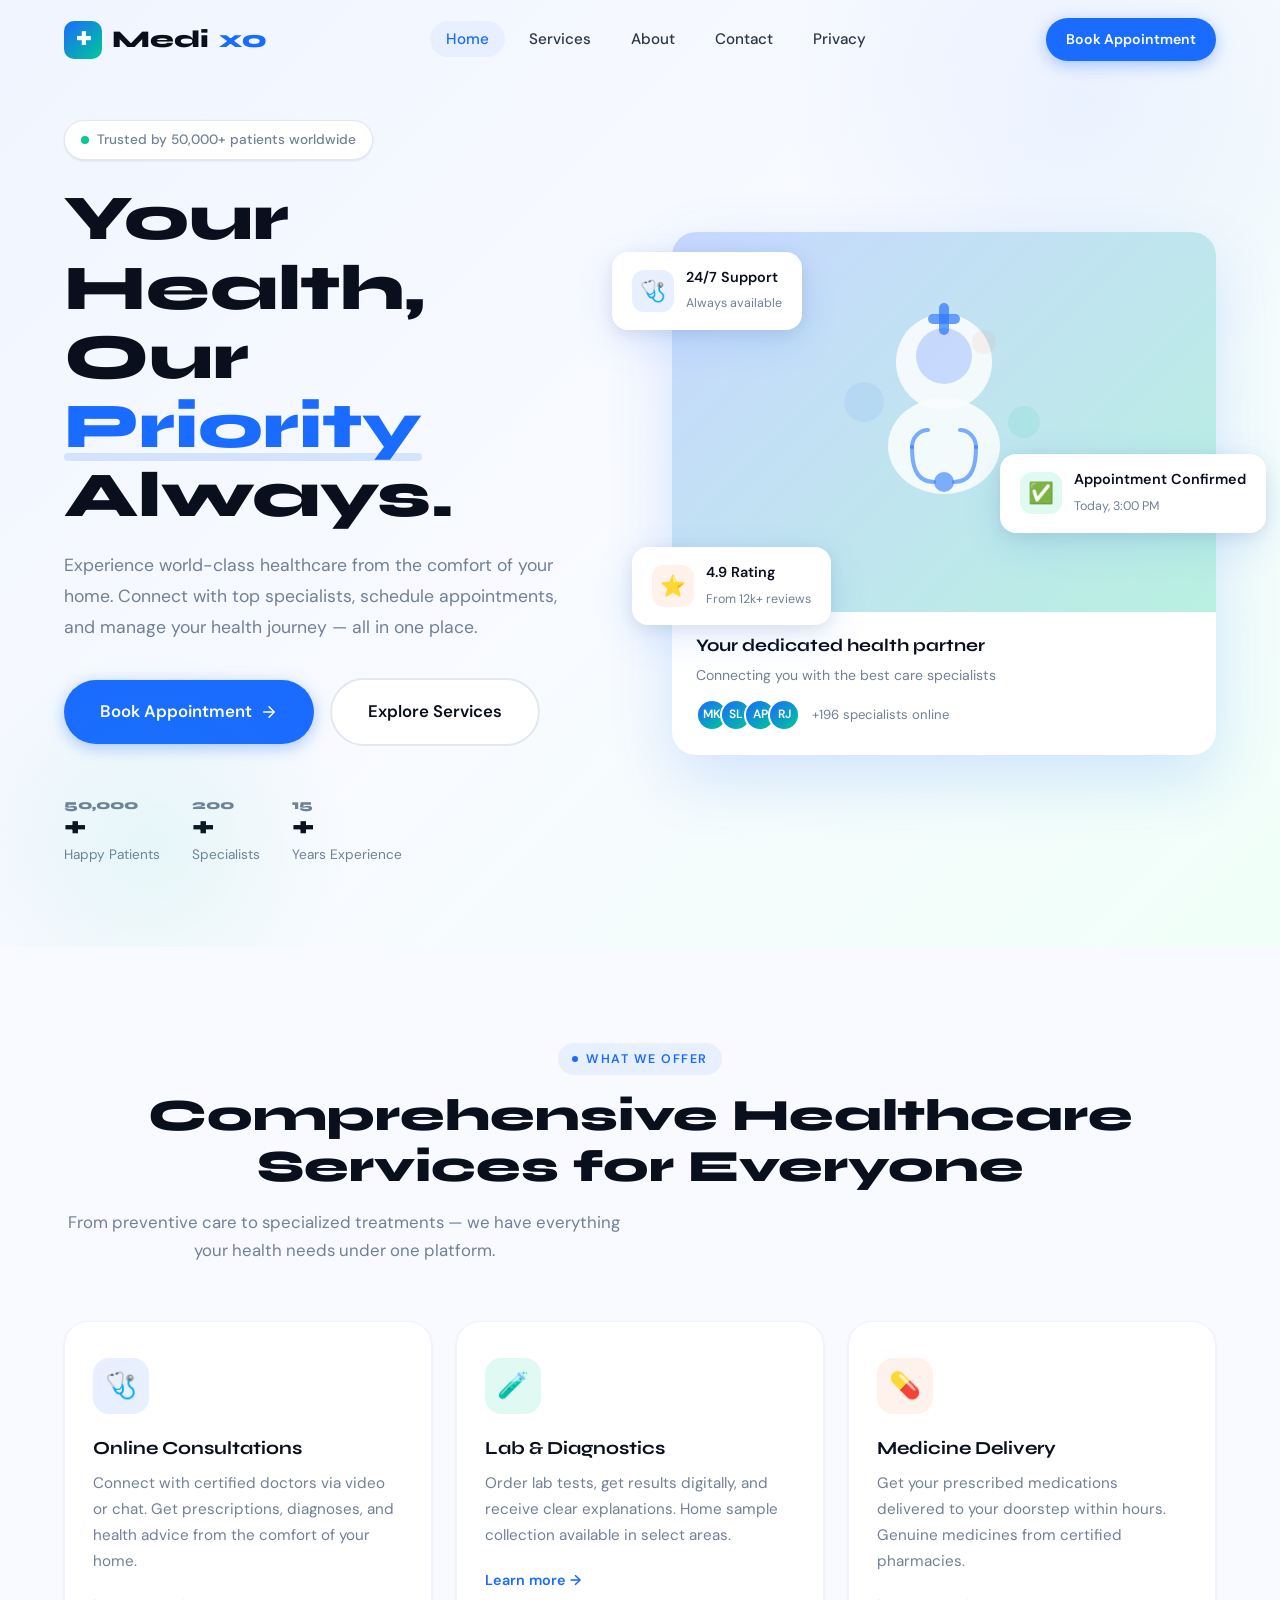
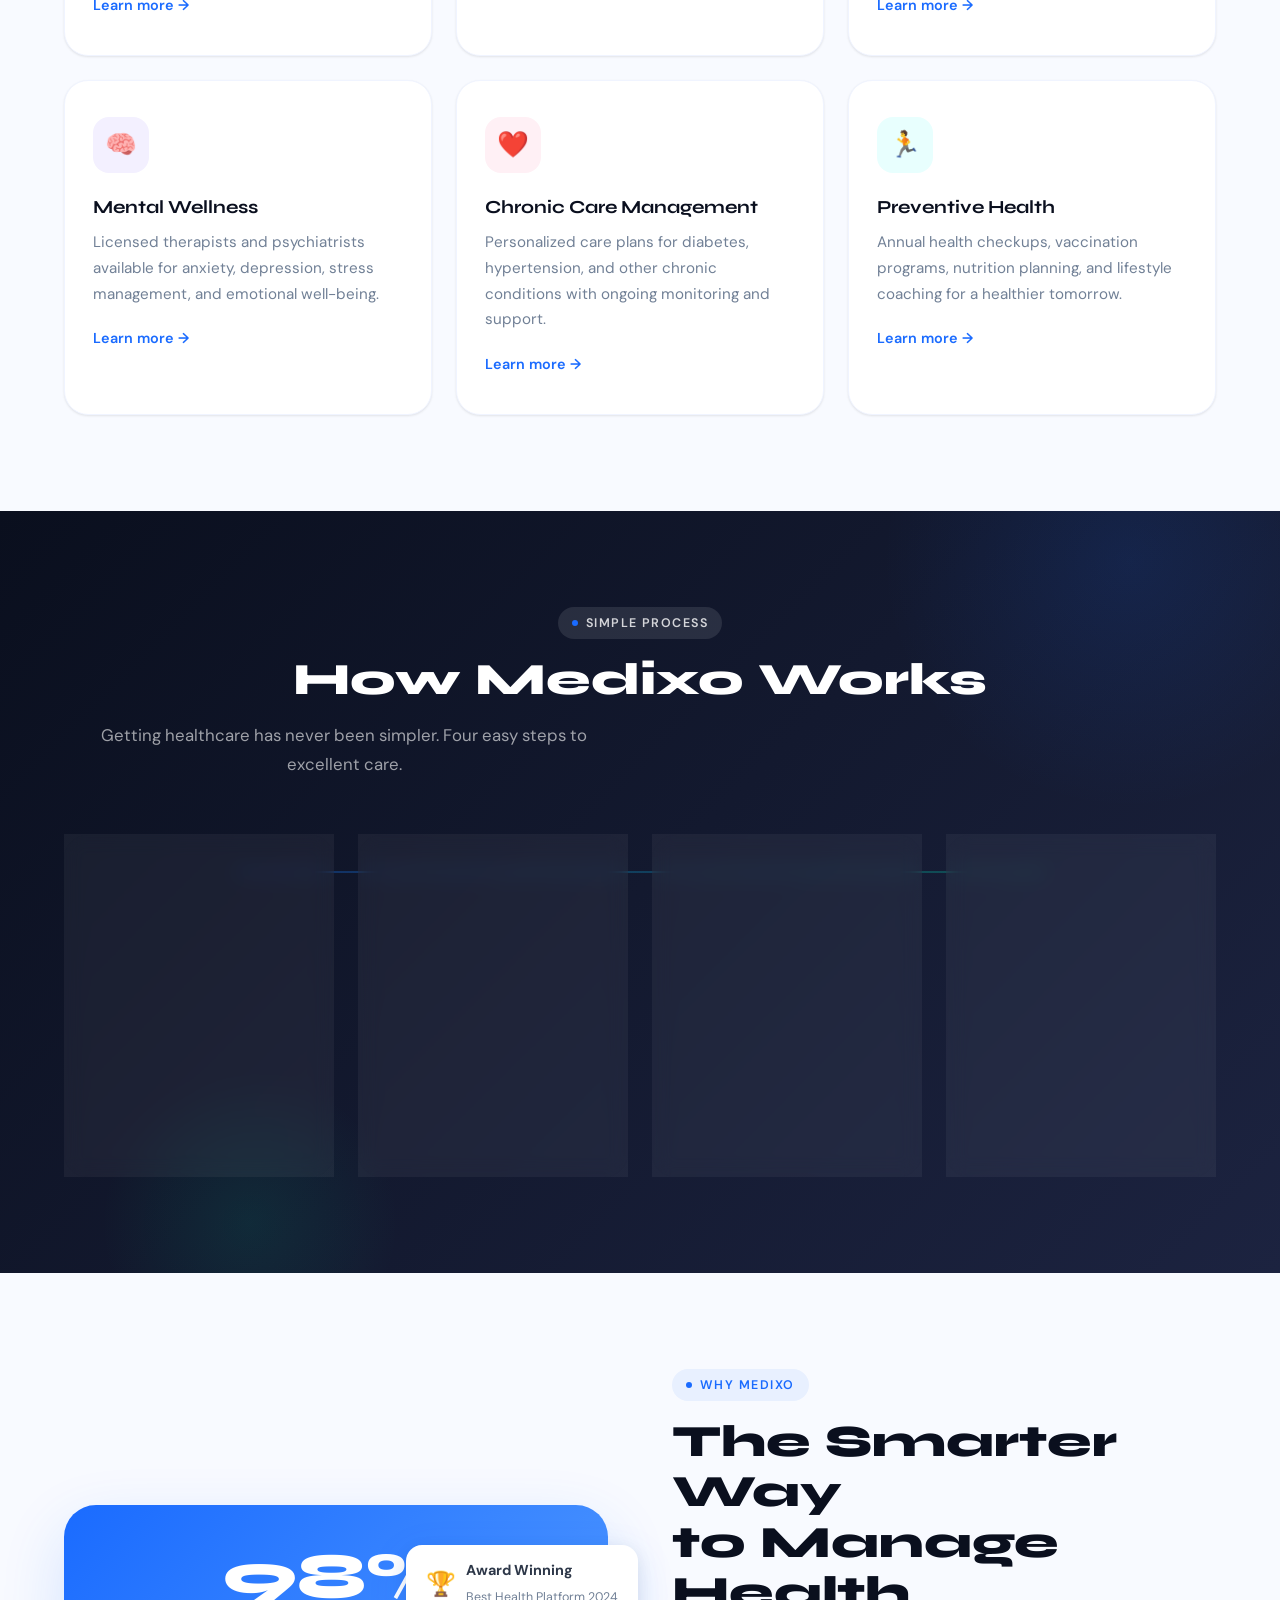
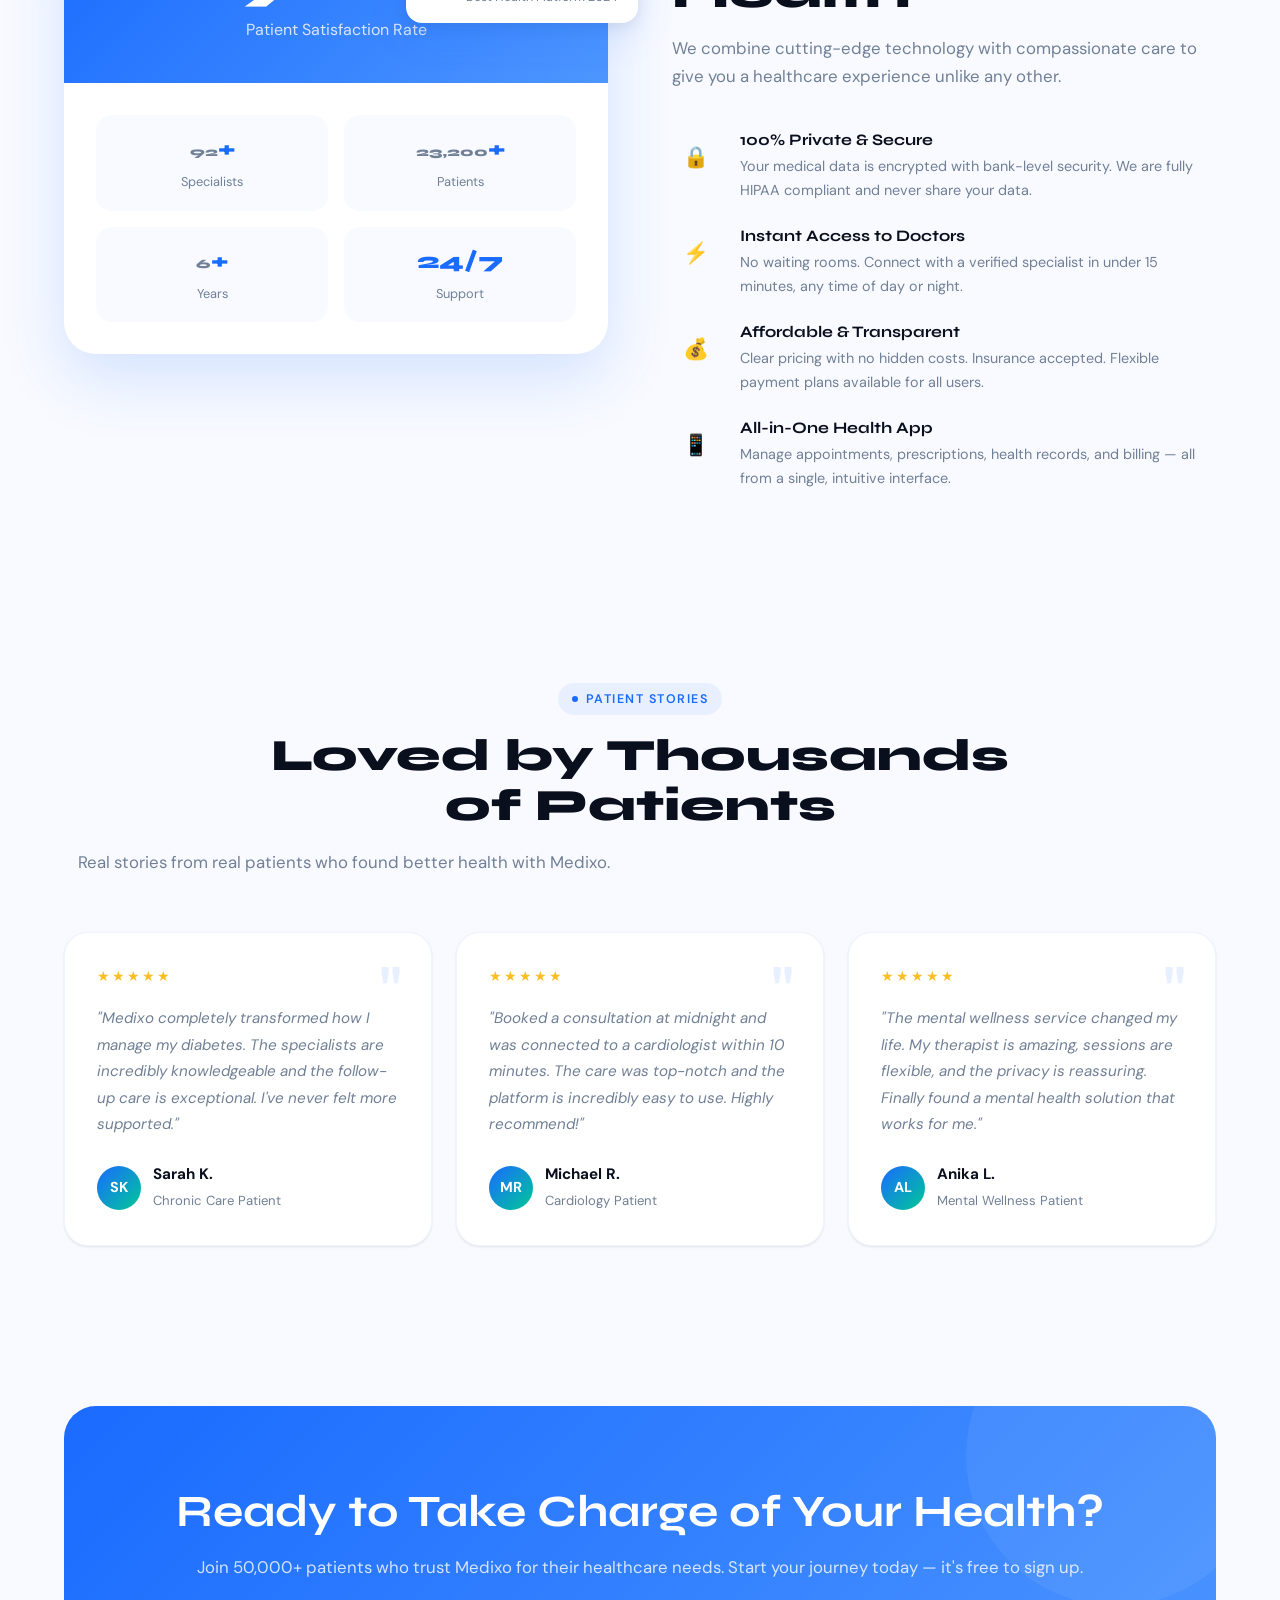
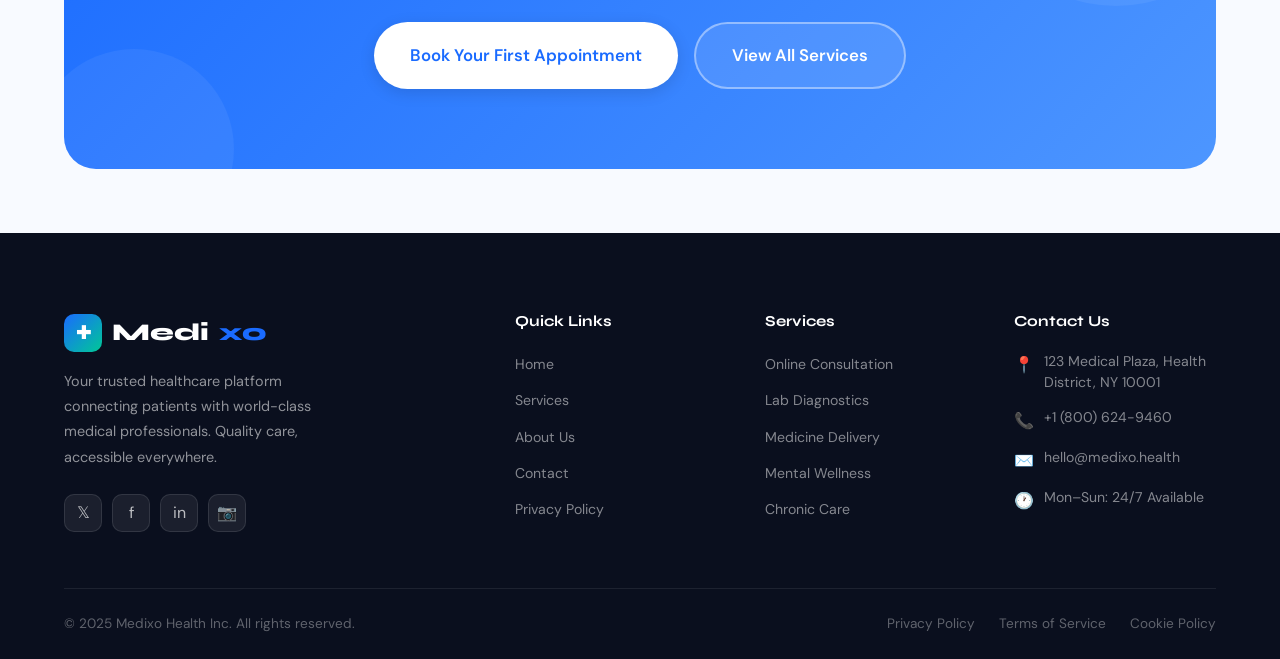
==== commit e0911264: "Add Google AdSense script to index.html" ====
--- a/index.html
+++ b/index.html
@@ -44,6 +44,8 @@
   <!-- Performance Optimization -->
   <link rel="preconnect" href="https://fonts.googleapis.com">
   <link rel="preconnect" href="https://fonts.gstatic.com" crossorigin>
+
+  <script async src="https://pagead2.googlesyndication.com/pagead/js/adsbygoogle.js?client=ca-pub-9589219863027064"crossorigin="anonymous"></script>
 
   <!-- Google Analytics (Replace G-XXXXXXX with your ID) -->
   <script async src="https://www.googletagmanager.com/gtag/js?id=G-XXXXXXX"></script>
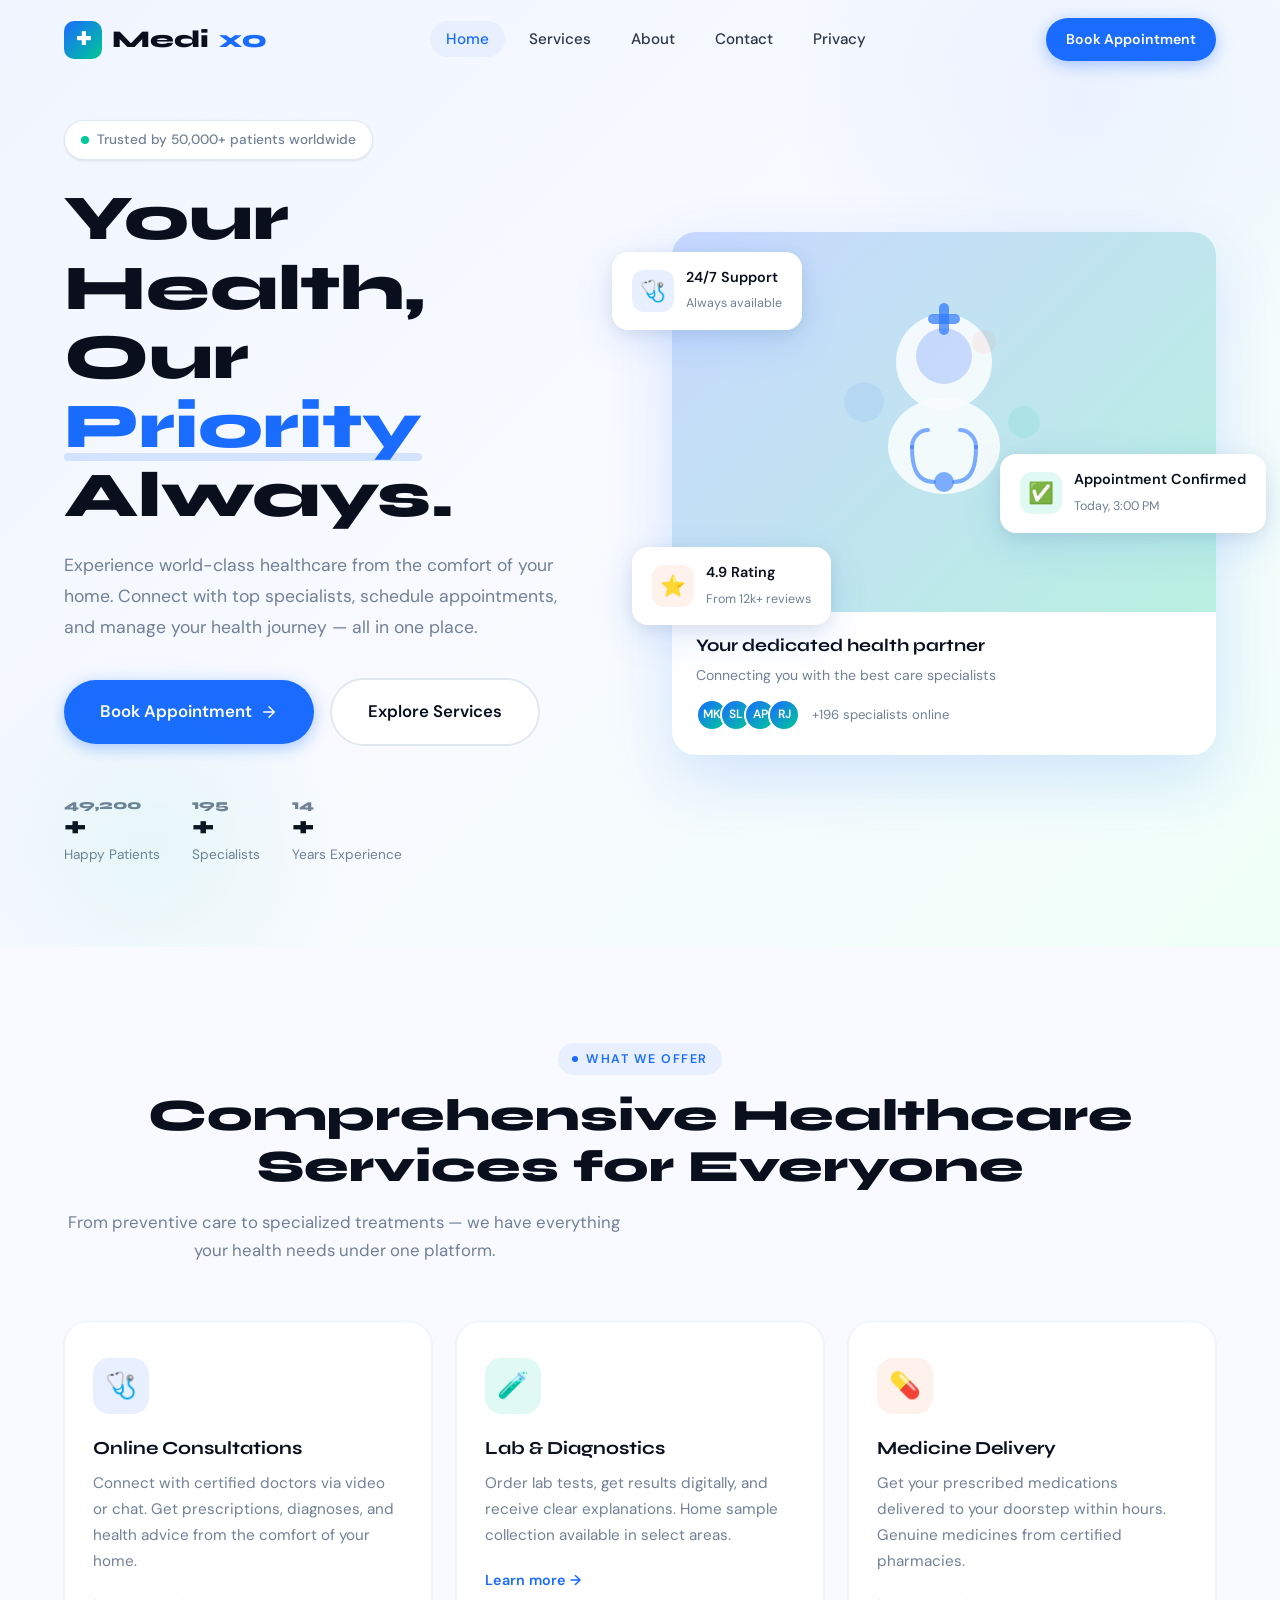
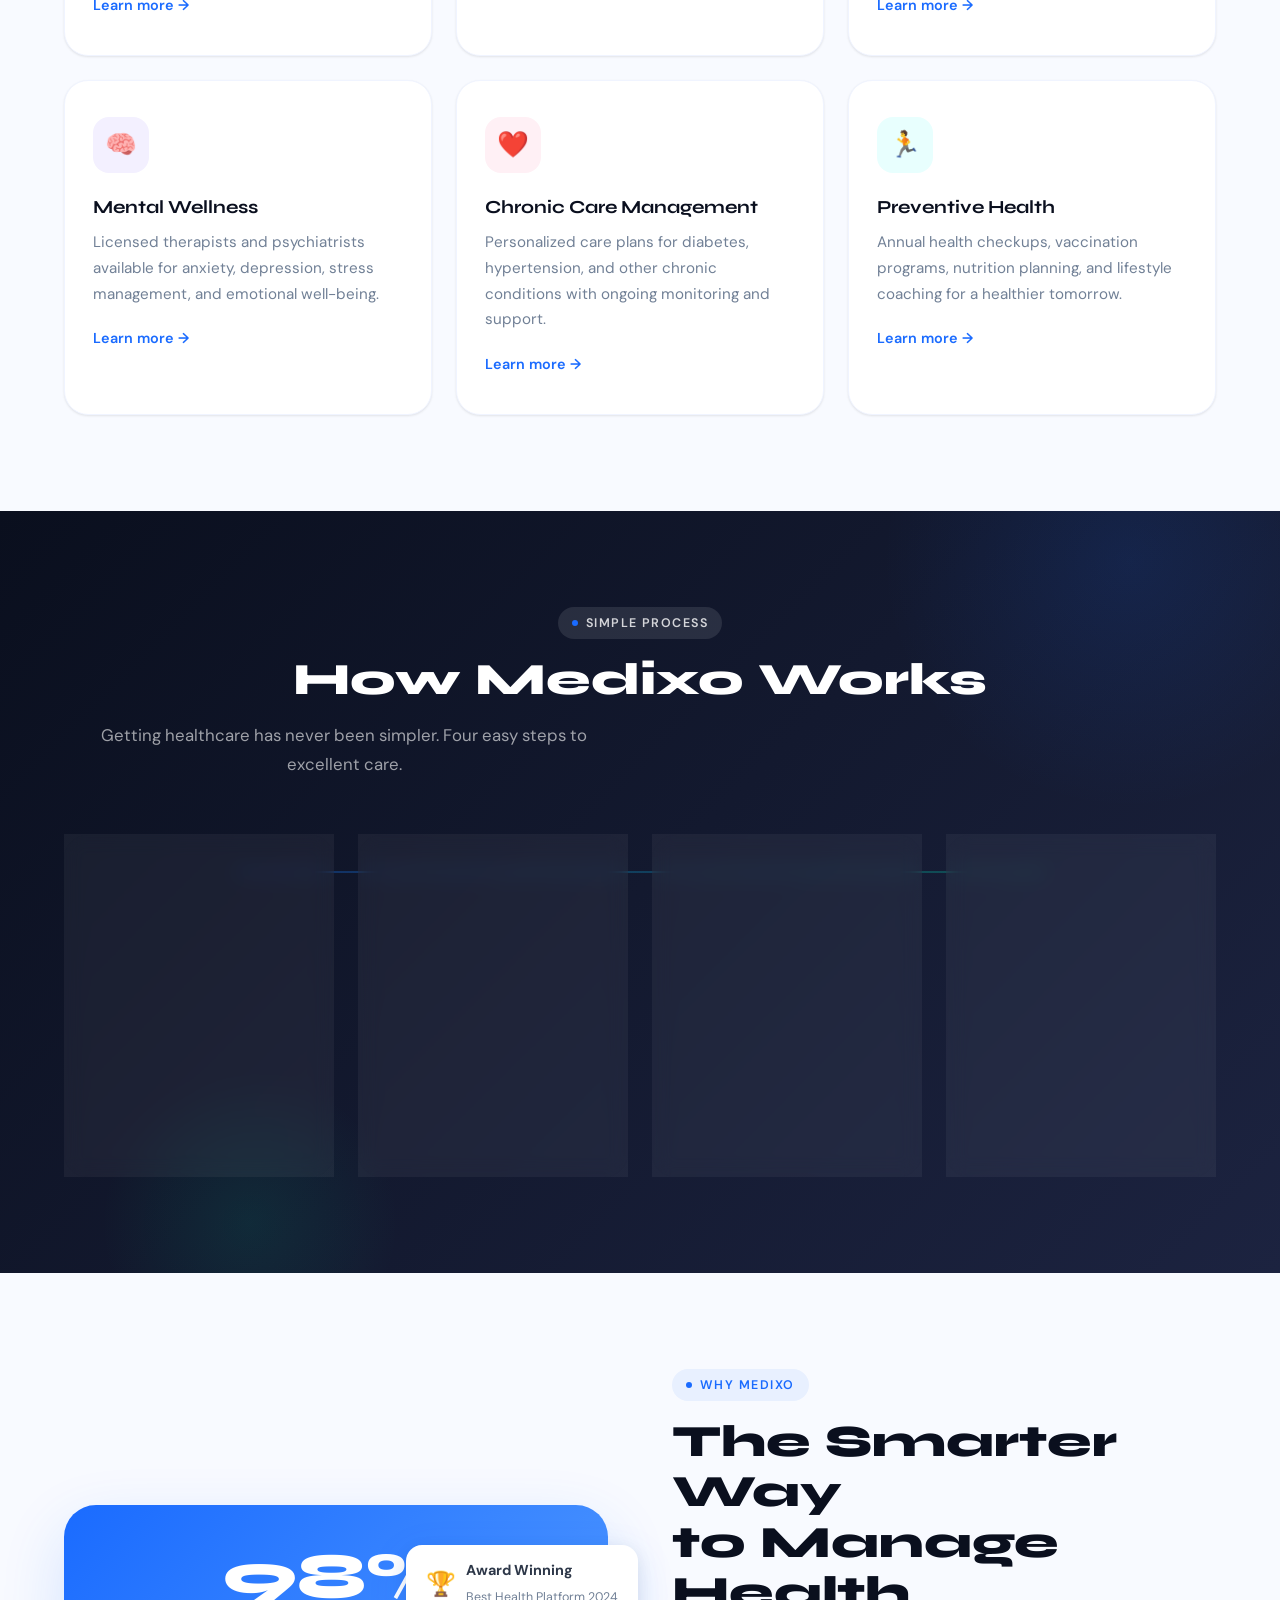
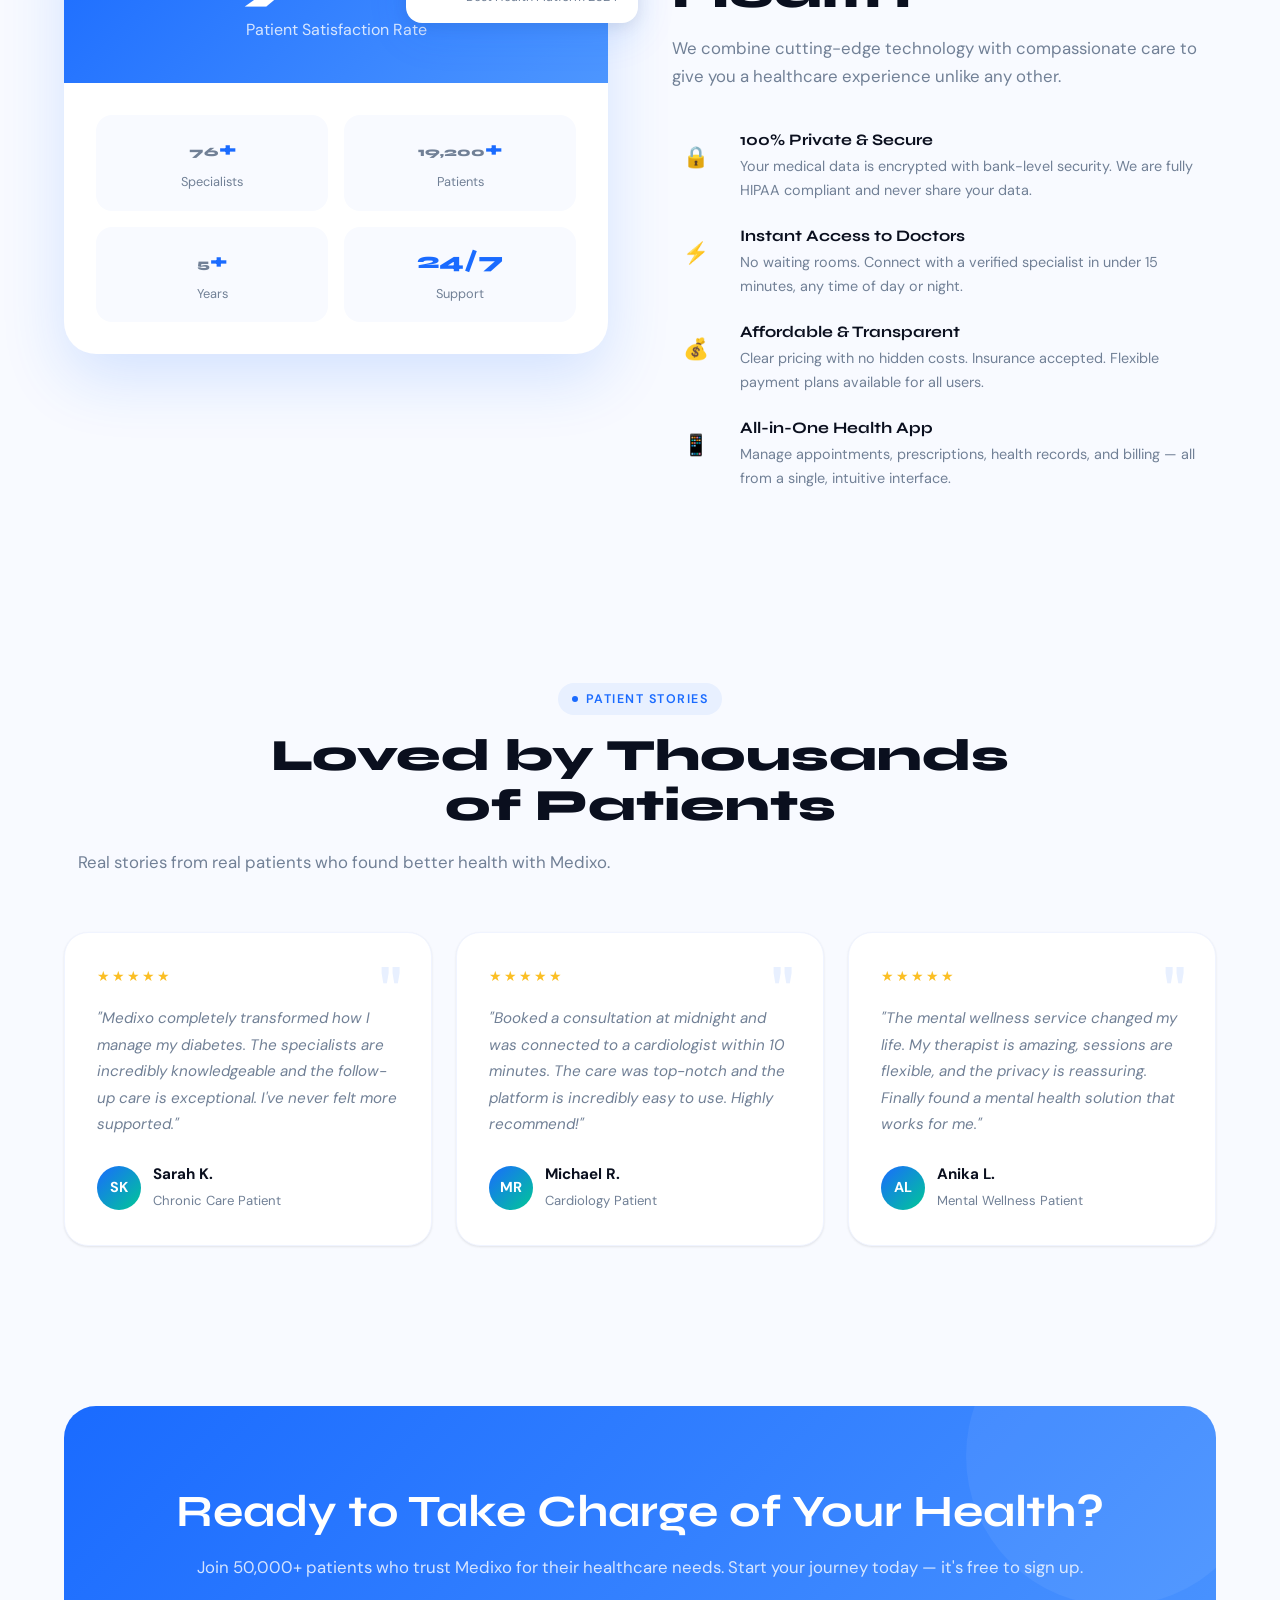
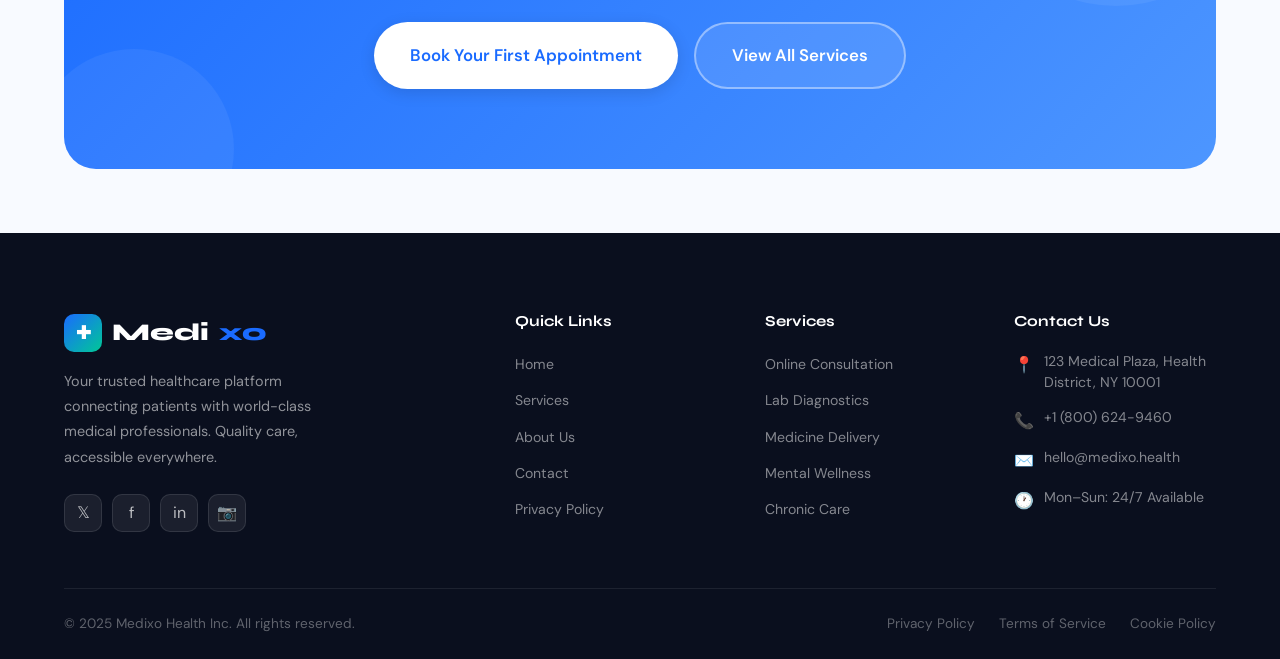
==== commit 48623262: "Update index.html" ====
--- a/index.html
+++ b/index.html
@@ -17,7 +17,7 @@
 
   <!-- Open Graph (Facebook / LinkedIn SEO) -->
   <meta property="og:type" content="website">
-  <meta property="og:url" content="https://www.medixo.com/">
+  <meta property="og:url" content="https://tanishkumari.github.io/Web_Project/">
   <meta property="og:title" content="Medixo — Premium Healthcare Platform">
   <meta property="og:description" content="Premium healthcare services with modern UI and seamless experience. Book appointments and access medical care easily.">
   <meta property="og:image" content="https://www.medixo.com/preview.jpg">
@@ -30,7 +30,7 @@
   <meta name="twitter:image" content="https://www.medixo.com/preview.jpg">
 
   <!-- Canonical URL -->
-  <link rel="canonical" href="https://www.medixo.com/">
+  <link rel="canonical" href="https://tanishkumari.github.io/Web_Project/">
 
   <!-- Fonts -->
   <link href="https://fonts.googleapis.com/css2?family=Poppins:wght@300;400;500;600;700&display=swap" rel="stylesheet">
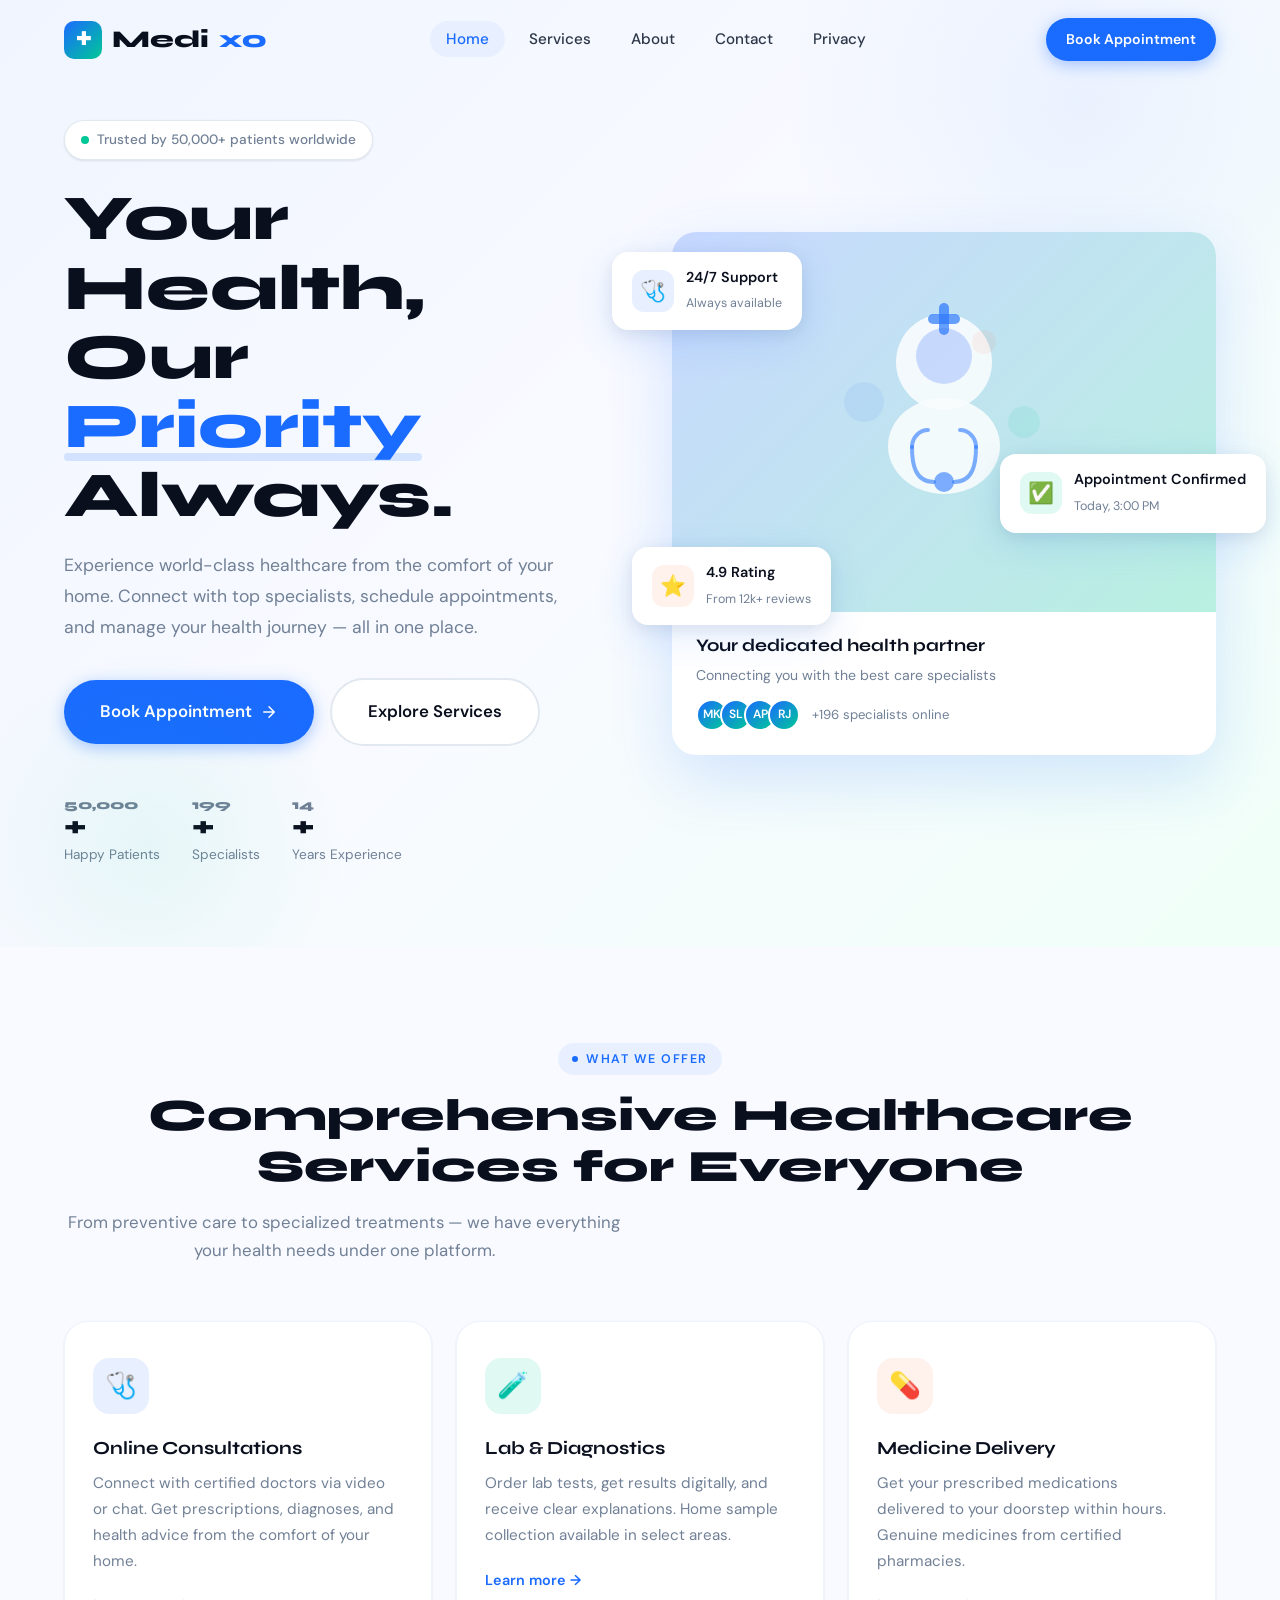
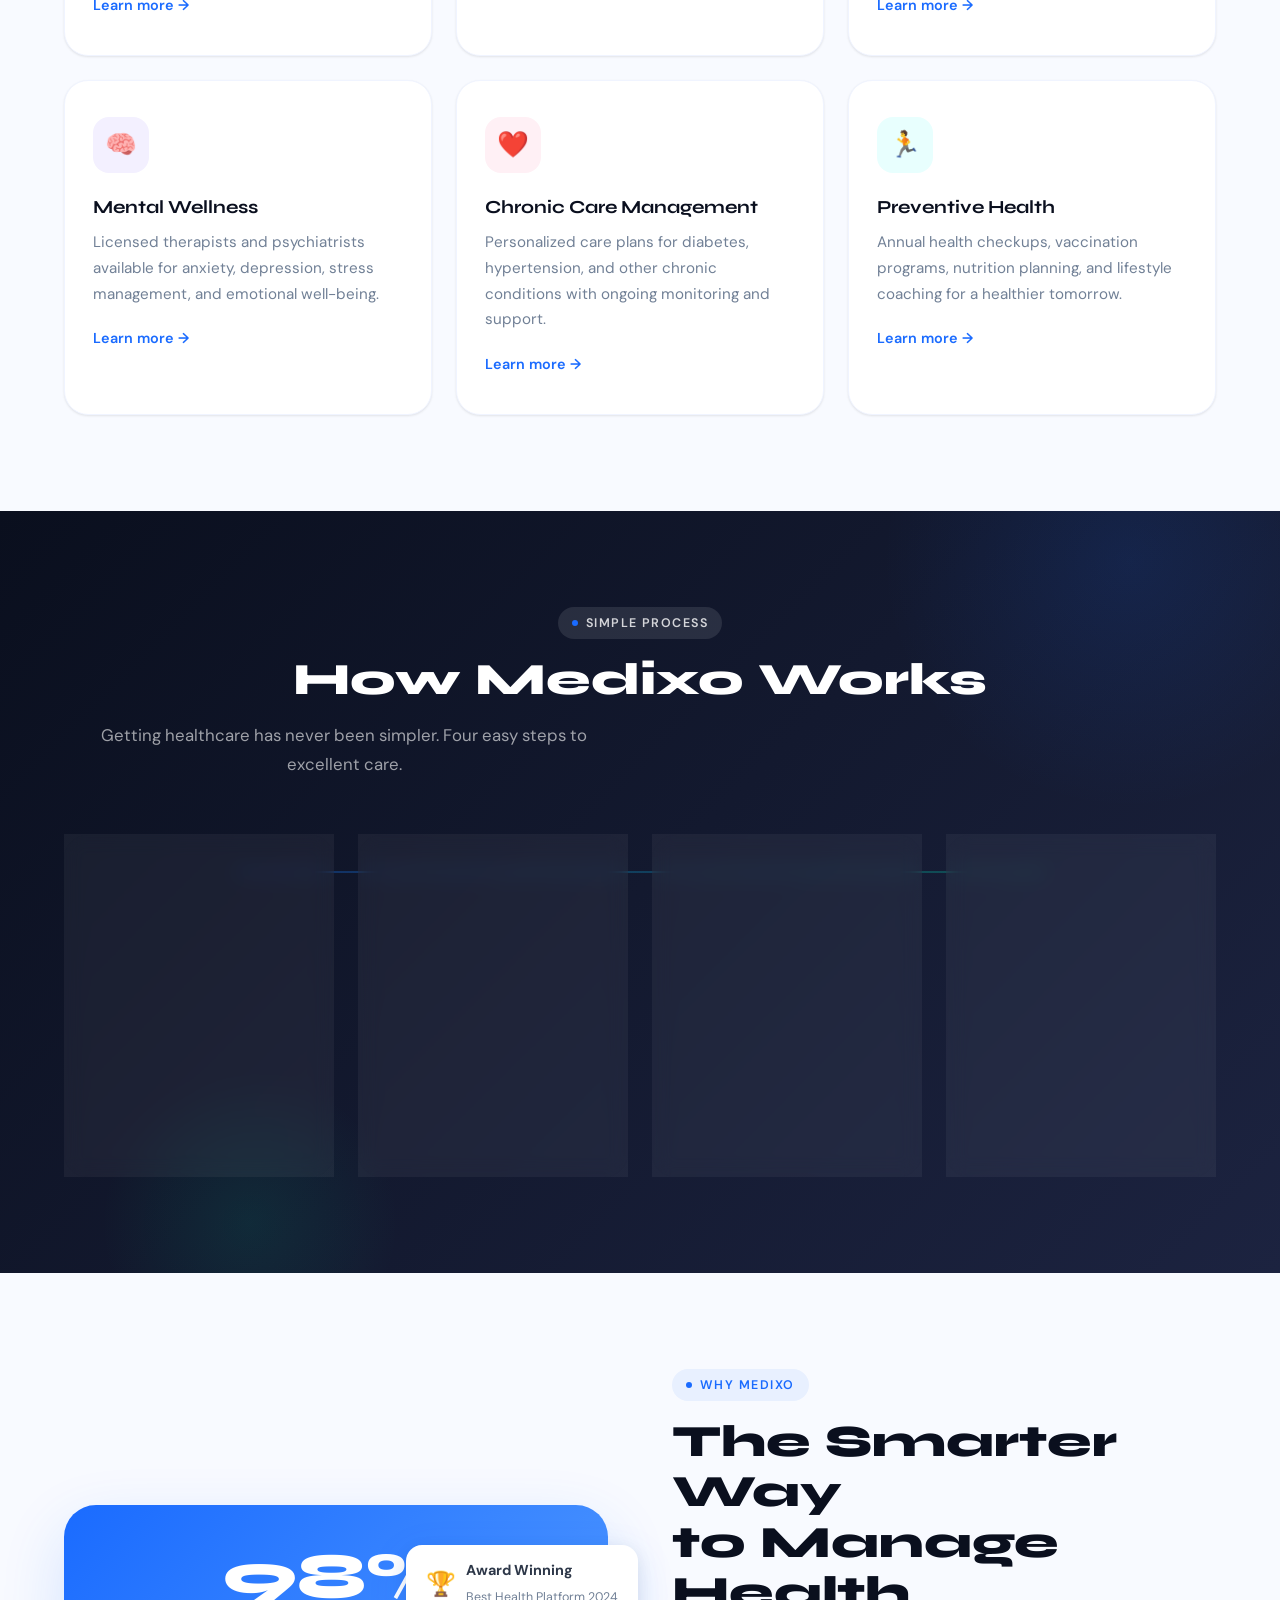
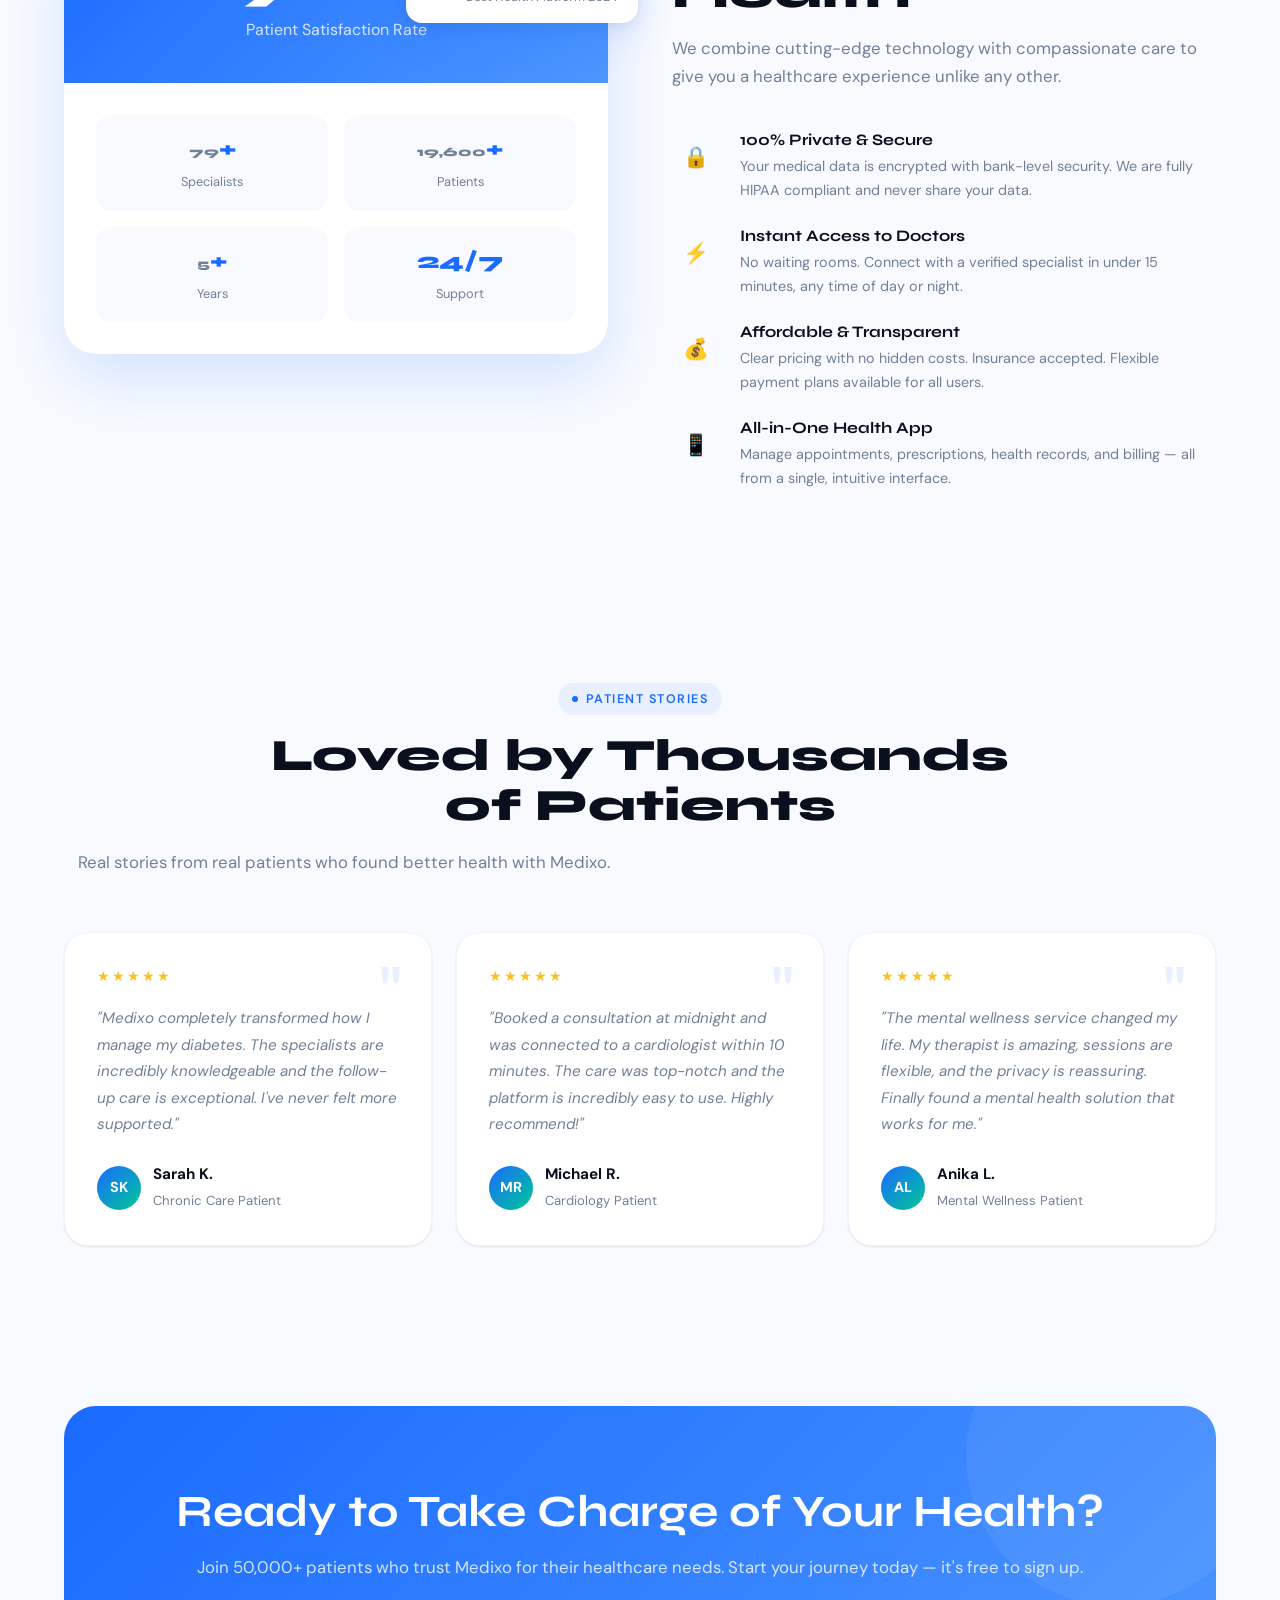
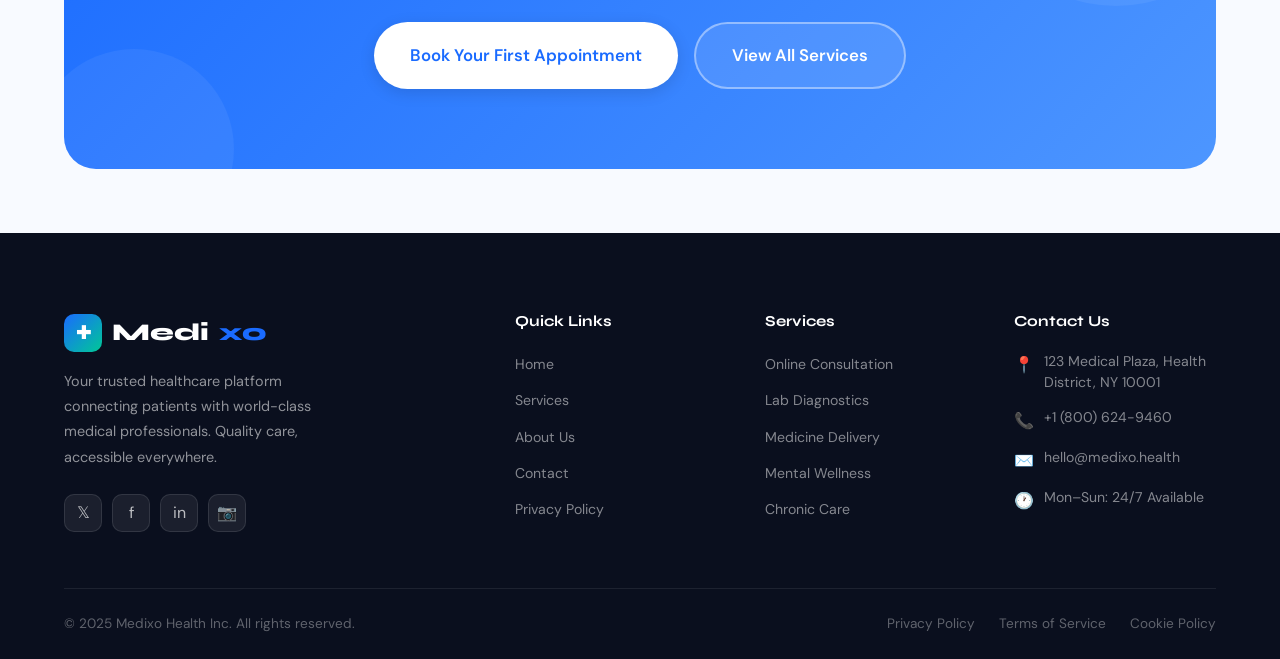
==== commit 76f8cbd3: "Update Open Graph and canonical URLs" ====
--- a/index.html
+++ b/index.html
@@ -17,7 +17,7 @@
 
   <!-- Open Graph (Facebook / LinkedIn SEO) -->
   <meta property="og:type" content="website">
-  <meta property="og:url" content="https://tanishkumari.github.io/Web_Project/">
+  <meta property="og:url" content="https://tanishkumari.github.io/">
   <meta property="og:title" content="Medixo — Premium Healthcare Platform">
   <meta property="og:description" content="Premium healthcare services with modern UI and seamless experience. Book appointments and access medical care easily.">
   <meta property="og:image" content="https://www.medixo.com/preview.jpg">
@@ -30,7 +30,7 @@
   <meta name="twitter:image" content="https://www.medixo.com/preview.jpg">
 
   <!-- Canonical URL -->
-  <link rel="canonical" href="https://tanishkumari.github.io/Web_Project/">
+  <link rel="canonical" href="https://tanishkumari.github.io/">
 
   <!-- Fonts -->
   <link href="https://fonts.googleapis.com/css2?family=Poppins:wght@300;400;500;600;700&display=swap" rel="stylesheet">
